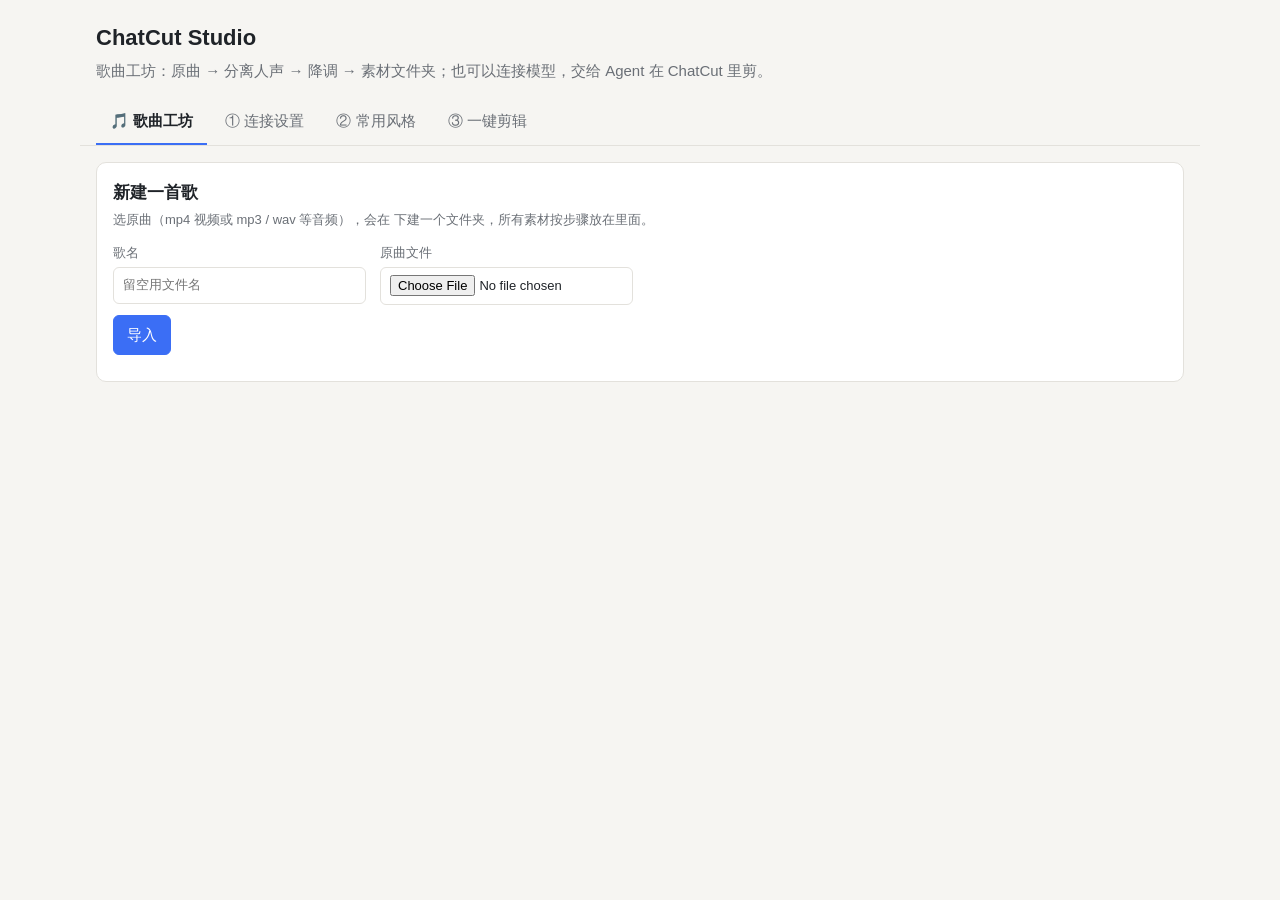
==== chatcut_studio/static/index.html @ 021afcfc "DeepSeek / Claude 一键切换，网关支持 Claude - 连接设置新增「用哪个模型」：剪辑 Agent、风格优化、配图提示词、Desktop 网关一起切换，分开设置时有提示 - 模型服" ====
<!doctype html>
<html lang="zh-CN">
<head>
<meta charset="utf-8">
<meta name="viewport" content="width=device-width, initial-scale=1">
<title>ChatCut Studio</title>
<style>
  :root {
    --bg: #f6f5f2; --panel: #ffffff; --ink: #1f2328; --muted: #6a6f76; --line: #e3e1dc;
    --accent: #3b6ef5; --accent-ink: #ffffff; --ok: #2e8b57; --warn: #c58a12; --fail: #c4473a; --code: #f1efea; --sel: #eef2ff;
  }
  @media (prefers-color-scheme: dark) {
    :root { --bg: #15171a; --panel: #1d2024; --ink: #e8e6e1; --muted: #9aa0a6; --line: #30343a;
      --accent: #7b9dff; --accent-ink: #0d1020; --code: #24282d; --sel: #242c44; }
  }
  * { box-sizing: border-box; }
  body { margin: 0; background: var(--bg); color: var(--ink);
    font: 15px/1.6 -apple-system, "PingFang SC", "Microsoft YaHei", "Noto Sans SC", sans-serif; }
  header { padding: 20px 16px 0; max-width: 1120px; margin: 0 auto; }
  header h1 { margin: 0; font-size: 22px; }
  header p { margin: 4px 0 0; color: var(--muted); }
  nav { display: flex; gap: 4px; max-width: 1120px; margin: 16px auto 0; padding: 0 16px; border-bottom: 1px solid var(--line); overflow-x: auto; }
  nav button { background: none; border: 0; padding: 10px 14px; font: inherit; color: var(--muted); cursor: pointer; border-bottom: 2px solid transparent; white-space: nowrap; }
  nav button.on { color: var(--ink); border-bottom-color: var(--accent); font-weight: 600; }
  main { max-width: 1120px; margin: 0 auto; padding: 16px; }
  section { display: none; } section.on { display: block; }
  .card { background: var(--panel); border: 1px solid var(--line); border-radius: 10px; padding: 16px; margin-bottom: 16px; }
  .card h2 { margin: 0 0 4px; font-size: 17px; } .card > p.sub { margin: 0 0 12px; color: var(--muted); font-size: 13px; }
  .card h3 { margin: 16px 0 6px; font-size: 15px; }
  .row { display: flex; gap: 8px; flex-wrap: wrap; align-items: center; }
  .grid { display: grid; grid-template-columns: repeat(auto-fill, minmax(200px, 1fr)); gap: 10px 14px; }
  label { display: block; font-size: 13px; color: var(--muted); }
  label > input, label > select, label > textarea { margin-top: 3px; }
  input, select, textarea { width: 100%; padding: 7px 9px; border: 1px solid var(--line); border-radius: 6px; background: var(--panel); color: var(--ink); font: inherit; }
  input[type=checkbox], input[type=radio] { width: auto; margin-right: 6px; }
  textarea { min-height: 80px; resize: vertical; }
  pre, code, .mono { font: 13px/1.5 ui-monospace, Menlo, Consolas, monospace; }
  code { word-break: break-all; } video, img { max-width: 100%; }
  pre { background: var(--code); padding: 10px; border-radius: 6px; overflow-x: auto; white-space: pre-wrap; word-break: break-word; margin: 8px 0 0; }
  button.btn { padding: 7px 13px; border-radius: 6px; border: 1px solid var(--line); background: var(--panel); color: var(--ink); font: inherit; cursor: pointer; white-space: nowrap; }
  button.btn.primary { background: var(--accent); color: var(--accent-ink); border-color: var(--accent); }
  button.btn.small { padding: 3px 9px; font-size: 13px; }
  button.btn:disabled { opacity: .5; cursor: default; }
  fieldset { border: 1px solid var(--line); border-radius: 8px; margin: 12px 0 0; padding: 10px 12px 12px; }
  legend { padding: 0 6px; font-weight: 600; font-size: 14px; }
  .muted { color: var(--muted); font-size: 13px; }
  .pill { display: inline-block; padding: 1px 8px; border-radius: 999px; font-size: 12px; border: 1px solid var(--line); color: var(--muted); white-space: nowrap; }
  .pill.ok { color: var(--ok); border-color: var(--ok); } .pill.warn { color: var(--warn); border-color: var(--warn); } .pill.fail { color: var(--fail); border-color: var(--fail); }
  .note { font-size: 13px; padding: 8px 10px; border-radius: 6px; background: var(--code); margin-top: 10px; }
  .two { display: grid; grid-template-columns: 1fr 1fr; gap: 16px; }
  .side { display: grid; grid-template-columns: 280px 1fr; gap: 16px; align-items: start; }
  @media (max-width: 820px) { .two, .side { grid-template-columns: 1fr; } }
  /* 连接设置 */
  .prov { border-top: 1px solid var(--line); padding: 12px 0; }
  .prov:first-of-type { border-top: 0; }
  .prov .grid { grid-template-columns: repeat(auto-fill, minmax(230px, 1fr)); }
  .check { display: grid; grid-template-columns: 22px 1fr; gap: 2px 10px; padding: 8px 0; border-top: 1px solid var(--line); }
  .check:first-child { border-top: 0; }
  .dot { width: 12px; height: 12px; border-radius: 50%; margin-top: 6px; }
  .dot.ok { background: var(--ok); } .dot.warn { background: var(--warn); } .dot.fail { background: var(--fail); } .dot.manual { background: var(--muted); }
  .check .detail { grid-column: 2; color: var(--muted); font-size: 13px; white-space: pre-wrap; word-break: break-all; max-height: 4.8em; overflow: hidden; }
  .check .fix { grid-column: 2; font-size: 13px; }
  table { width: 100%; border-collapse: collapse; font-size: 13px; }
  th, td { text-align: left; padding: 6px 8px; border-top: 1px solid var(--line); vertical-align: top; }
  .tablewrap { overflow-x: auto; max-height: 360px; overflow-y: auto; margin-top: 8px; }
  /* 风格 */
  .style-item { display: block; width: 100%; text-align: left; padding: 10px 12px; border: 1px solid var(--line); border-radius: 8px; background: var(--panel); color: var(--ink); font: inherit; cursor: pointer; margin-bottom: 8px; }
  .style-item.on { border-color: var(--accent); background: var(--sel); }
  .style-item .muted { display: block; margin-top: 2px; }
  .proposal { border: 1px solid var(--accent); border-radius: 8px; padding: 12px; margin-top: 10px; }
  .proposal ul { margin: 6px 0; padding-left: 20px; }
  .hist { display: flex; justify-content: space-between; gap: 8px; padding: 6px 0; border-top: 1px solid var(--line); font-size: 13px; align-items: center; }
  details summary { cursor: pointer; color: var(--muted); font-size: 13px; margin-top: 12px; }
  /* 执行 */
  #log { max-height: 520px; overflow-y: auto; }
  .ev { padding: 8px 0; border-top: 1px dashed var(--line); font-size: 14px; word-break: break-word; }
  .ev.text { white-space: pre-wrap; } .ev.tool { color: var(--muted); font-size: 13px; } .ev.error { color: var(--fail); }
  .approval { border: 1px solid var(--warn); border-radius: 8px; padding: 10px; margin: 4px 0; }
</style>
</head>
<body>
<header>
  <h1>ChatCut Studio</h1>
  <p>歌曲工坊：原曲 → 分离人声 → 降调 → 素材文件夹；也可以连接模型，交给 Agent 在 ChatCut 里剪。</p>
</header>
<nav>
  <button data-tab="songs" class="on">🎵 歌曲工坊</button>
  <button data-tab="conn">① 连接设置</button>
  <button data-tab="styles">② 常用风格</button>
  <button data-tab="run">③ 一键剪辑</button>
</nav>
<main>

<!-- 🎵 歌曲工坊 -->
<section id="songs" class="on">
  <div class="card">
    <h2>新建一首歌</h2>
    <p class="sub">选原曲（mp4 视频或 mp3 / wav 等音频），会在 <code id="songRoot"></code> 下建一个文件夹，所有素材按步骤放在里面。</p>
    <div class="grid">
      <label>歌名<input id="newSongName" placeholder="留空用文件名"></label>
      <label>原曲文件<input id="newSongFile" type="file" accept="video/*,audio/*"></label>
    </div>
    <div class="row" style="margin-top:10px"><button class="btn primary" onclick="songCreate()">导入</button>
      <span id="newSongMsg" class="muted"></span></div>
    <div id="songList" class="row" style="margin-top:10px;flex-wrap:wrap"></div>
  </div>
  <div id="songDetail"></div>
</section>

<!-- ① 连接设置 -->
<section id="conn">
  <div class="card">
    <h2>用哪个模型</h2>
    <p class="sub">一键切换：剪辑 Agent、风格优化、歌曲工坊的配图提示词，以及 ChatCut Desktop 里的 Agent（接入后）都改用这里选的模型。Key 和具体型号在下面「模型服务商」里填。</p>
    <div id="modelSwitch" class="row" style="flex-wrap:wrap;gap:10px"></div>
    <div id="modelMsg" class="muted" style="margin-top:6px"></div>
  </div>

  <div class="card">
    <h2>剪辑 Agent 用什么驱动</h2>
    <p class="sub">两种方式二选一，随时可以切换。</p>
    <label style="display:flex;align-items:flex-start;color:var(--ink);font-size:14px;margin-bottom:8px">
      <input type="radio" name="agent_mode" value="claude_code" style="margin-top:5px">
      <span><strong>Claude Code 插件</strong>：用本机已安装、已登录的 Claude Code 和 ChatCut 官方插件，在下方「Claude Code 方式」里检查和安装。</span></label>
    <label style="display:flex;align-items:flex-start;color:var(--ink);font-size:14px">
      <input type="radio" name="agent_mode" value="api" style="margin-top:5px">
      <span><strong>API 模型直连 ChatCut</strong>：不需要 Claude Code，用 DeepSeek、通义千问、Kimi、GLM 或 Claude API 等任意模型，本程序直接连接 ChatCut MCP。</span></label>
    <div class="grid" style="margin-top:12px">
      <label>API 方式使用的模型服务商（分开设置时用）<select id="agent_provider"></select></label>
      <label>风格优化使用的模型服务商（分开设置时用）<select id="style_provider"></select></label>
    </div>
    <div class="row" style="margin-top:10px"><button class="btn primary" onclick="saveModes()">保存</button><span id="modeMsg" class="muted"></span></div>
  </div>

  <div class="card">
    <h2>模型服务商</h2>
    <p class="sub">填入 API Key 后点「获取模型列表」选择模型。Key 只保存在本机 <code>chatcut_studio/data/settings.json</code>，也可以用环境变量提供。</p>
    <div id="providers"></div>
  </div>

  <div class="card">
    <h2>在 ChatCut Desktop 里用 <span class="gwName">DeepSeek</span></h2>
    <p class="sub">ChatCut Desktop 的 AI 面板里，输入框旁边的 Agent 按钮列出的是本机装好的 Agent：「<strong>ChatGPT</strong>」就是本机的 Codex，「Claude」是 Claude Code。
      点下面的「接入」，它们就改为通过本程序调用「用哪个模型」里选的模型（现在是 <span class="gwName">DeepSeek</span>）；在 Studio 里换模型、换 Key 立即生效。</p>
    <div id="gwStatus" class="muted">读取中…</div>
    <div class="tablewrap" style="margin-top:8px"><table>
      <tr><th>Desktop 里的名字</th><th>本机程序</th><th>状态</th><th></th></tr>
      <tr><td><strong>ChatGPT</strong></td><td>Codex</td><td id="gwCodexSt"></td>
        <td><button class="btn small primary" id="gwCodexLink" onclick="gwAgent('codex', true)">接入 Codex</button>
            <button class="btn small" id="gwCodexUnlink" onclick="gwAgent('codex', false)">断开</button></td></tr>
      <tr><td><strong>Claude</strong></td><td>Claude Code</td><td id="gwClaudeSt"></td>
        <td><button class="btn small primary" id="gwLinkBtn" onclick="gwAgent('claude', true)">接入 Claude Code</button>
            <button class="btn small" id="gwUnlinkBtn" onclick="gwAgent('claude', false)">断开</button></td></tr>
    </table></div>
    <div class="row" style="margin-top:10px">
      <button class="btn" onclick="gwTest()">测试 <span class="gwName">DeepSeek</span></button>
      <button class="btn" onclick="gwDiagnose()">诊断：Desktop 里为什么没用上 <span class="gwName">DeepSeek</span></button>
      <span id="gwMsg" class="muted"></span>
    </div>
    <details style="margin-top:8px"><summary class="muted">高级（只影响 Claude Code）</summary>
      <div class="grid" style="margin-top:8px">
        <label>转发方式<select id="gw_mode">
          <option value="auto">自动（推荐）</option>
          <option value="openai">OpenAI 兼容接口</option>
          <option value="anthropic">Anthropic 兼容接口</option></select>
          <span class="muted" style="font-size:12px">自动：官方 api.deepseek.com 走它的 Anthropic 兼容接口；中转等其他地址按 OpenAI 兼容接口翻译。Codex 一律按 OpenAI 兼容接口翻译。</span></label>
        <label>快速模型（Claude Code 的后台小任务用，可留空）<input id="gw_small" list="models-deepseek" placeholder="留空：DeepSeek 用主模型；Claude 用 Claude Code 自己选的 Haiku"></label>
      </div>
    </details>
    <div id="gwDiag"></div>
    <div class="note">用法：① 在「用哪个模型」里选好模型，在「模型服务商」里填好它的 Key 和型号 → ② 点「测试」→ ③ 点「接入 Codex」→
      ④ 重启 ChatCut Desktop，AI 面板 Agent 按钮选「ChatGPT」，新开一个对话。<br>
      注意：接入期间本机所有 Codex 会话都会用这里选的模型，而且 Studio 要保持运行；点「断开」恢复原来的设置。之后切换模型不用重新接入，下一次对话就生效。
      「Claude Code 方式」里的「一键安装插件」是给已装好的 Claude Code 装 ChatCut 插件，走 Codex 不需要它。</div>
  </div>

  <div class="card">
    <h2>ChatCut 连接</h2>
    <p class="sub">Agent 操作哪里的 ChatCut。连接后会列出 ChatCut 提供的全部工具和本程序对每个工具的权限策略。</p>
    <label style="display:flex;align-items:flex-start;color:var(--ink);font-size:14px;margin-bottom:8px">
      <input type="radio" name="mcp_target" value="desktop" style="margin-top:5px">
      <span><strong>本机 ChatCut Desktop</strong>：直接编辑 Desktop 里当前打开的项目，素材用本机文件。两种 Agent 方式都可以用。使用前先打开 ChatCut Desktop 和一个项目。</span></label>
    <label style="display:flex;align-items:flex-start;color:var(--ink);font-size:14px;margin-bottom:12px">
      <input type="radio" name="mcp_target" value="cloud" style="margin-top:5px">
      <span><strong>ChatCut 云端</strong>：编辑网页版里的项目。API 模型方式由本程序登录连接；Claude Code 方式用官方插件。</span></label>

    <div id="desktopBox">
      <div class="row">
        <button class="btn" onclick="findDesktop()">自动查找</button>
        <span id="desktopMsg" class="muted">会读取本机 Claude Code / Claude Desktop / Codex / Cursor 里 ChatCut Desktop 登记的连接，并查看正在运行的 ChatCut Desktop 监听的端口，逐个试连。</span>
      </div>
      <div id="desktopList" style="margin-top:8px"></div>
      <details style="margin-top:8px"><summary class="muted">手动填写</summary>
        <div class="grid" style="margin-top:8px">
          <label>连接方式<select id="dk_transport"><option value="http">本机地址（HTTP）</option><option value="stdio">启动命令（stdio）</option></select></label>
          <label id="dk_url_wrap" style="grid-column:1/-1">地址<input id="dk_url" placeholder="http://127.0.0.1:端口/路径（在 ChatCut Desktop 的 Agent 设置或日志里能看到）"></label>
          <label id="dk_cmd_wrap" style="grid-column:1/-1">命令<input id="dk_cmd" placeholder="可执行文件 加参数，例如 chatcut-desktop mcp"></label>
        </div>
        <button class="btn small" style="margin-top:8px" onclick="useManual()">用这个</button>
      </details>
    </div>

    <div id="cloudBox" class="grid">
      <label style="grid-column:1/-1">MCP 地址<input id="mcp_url"></label>
      <label>认证方式<select id="mcp_auth"><option value="oauth">浏览器登录（OAuth）</option><option value="token">手动填写 Token</option><option value="none">不认证（本地测试服务器）</option></select></label>
      <label id="mcp_token_wrap">Access Token<input id="mcp_token" type="password" placeholder="留空表示不修改"></label>
    </div>
    <div class="row" style="margin-top:10px">
      <button class="btn primary" onclick="mcpConnect()">保存并连接</button>
      <button class="btn" id="mcpLogoutBtn" onclick="mcpLogout()">退出登录</button>
      <span id="mcpMsg" class="muted"></span>
    </div>
    <div id="mcpAuth"></div>
    <div id="mcpTools"></div>
    <div class="note" id="cloudNote">浏览器登录的回调地址是 <code id="redirectUri"></code>。ChatCut 是否允许第三方程序这样登录还需要实测；不行的话可以改用 Claude Code 插件方式。没有 ChatCut 账号时，可以运行 <code>python3 -m chatcut_studio.fake_chatcut</code>，把地址改成 <code>http://127.0.0.1:8766/mcp</code>、认证选「不认证」来测试整条链路。</div>
  </div>

  <div class="card">
    <h2>Claude Code 方式</h2>
    <p class="sub">检查 Claude Code、ChatCut 插件和登录状态。</p>
    <div class="row">
      <button class="btn" onclick="loadEnv()">重新检查</button>
      <button class="btn" onclick="envAction('install')">一键安装插件</button>
      <button class="btn" onclick="envAction('update')">更新插件</button>
    </div>
    <div id="checks" style="margin-top:8px" class="muted">点「重新检查」</div>
    <pre id="envOut" style="display:none"></pre>
    <div id="loginCmds" style="margin-top:8px"></div>
  </div>
</section>

<!-- ② 常用风格 -->
<section id="styles">
  <div class="side">
    <div class="card">
      <h2>常用风格</h2>
      <p class="sub" id="styleCount"></p>
      <div id="styleList"></div>
      <div id="missingPresets"></div>
    </div>
    <div class="card" id="editor">
      <div class="row" style="justify-content:space-between">
        <h2 id="edName">选择左侧的一个风格</h2>
        <span id="edTags"></span>
      </div>
      <p class="sub" id="edDesc"></p>

      <div class="proposal" style="border-color:var(--line)">
        <strong>AI 优化</strong>
        <p class="muted" style="margin:2px 0 8px">用大白话说哪里不满意，AI 会给出修改建议，你确认后才保存为新版本。</p>
        <textarea id="feedback" placeholder="比如：字幕再大一点，副歌换图节奏快一些，不要用黑场过渡"></textarea>
        <input id="fbContext" type="hidden">
        <div class="row" style="margin-top:8px"><button class="btn primary" onclick="propose()">生成修改建议</button><span id="optMsg" class="muted"></span></div>
        <div id="proposal"></div>
      </div>

      <form id="pf" onsubmit="return false"></form>
      <div class="row" style="margin-top:12px">
        <button class="btn primary" onclick="saveStyle()">保存修改</button>
        <button class="btn" onclick="duplicateStyle()">复制为新风格</button>
        <button class="btn" id="restoreBtn" onclick="restoreStyle()">恢复预设</button>
        <button class="btn" onclick="installStyle()">安装到 Claude Code</button>
        <button class="btn" onclick="deleteStyle()">删除</button>
        <span id="edMsg" class="muted"></span>
      </div>

      <div class="proposal" style="border-color:var(--line);margin-top:16px">
        <strong>字幕样张</strong>
        <p class="muted" style="margin:2px 0 8px">用表单里当前的字幕参数（不用先保存）在背景图上渲染几句。<code>{词}</code> 标记关键词，行末 <code>#chorus</code> 表示副歌。</p>
        <div class="grid">
          <label>背景图<select id="pvBg"></select></label>
          <label style="grid-column:span 2">歌词（每行一句）<textarea id="pvText" style="min-height:70px">巷口{灯光}忽明忽灭
你看啊仲夏的{弯月} #chorus</textarea></label>
        </div>
        <div class="row" style="margin-top:8px"><button class="btn primary" onclick="lyricPreview()">生成样张</button><button class="btn" onclick="reroll()" title="JIZURA：随机种子加 1，换一种编排">换一种编排</button><span id="pvMsg" class="muted"></span></div>
        <div id="pvOut"></div>
      </div>

      <h3>版本历史</h3>
      <div id="history" class="muted"></div>
      <details><summary>查看生成的 SKILL.md</summary><pre id="skillMd"></pre></details>
    </div>
  </div>
</section>

<!-- ③ 一键剪辑 -->
<section id="run">
  <div class="two">
    <div class="card">
      <h2>剪辑任务</h2>
      <p class="sub" id="runMode"></p>
      <label>风格<select id="runStyle"><option value="">（不使用风格）</option></select></label>
      <label style="margin-top:8px">要做什么<textarea id="task" placeholder="比如：用这 5 张图和歌曲做一支竖版歌词 MV，歌词按 LRC 时间轴出现"></textarea></label>
      <label style="margin-top:8px">素材（每行一个：路径或 ChatCut 里的素材名）<textarea id="assets" placeholder="01_巷口暖灯.jpg&#10;song.mp3&#10;lyrics.lrc"></textarea></label>
      <div class="row" style="margin-top:10px">
        <button class="btn primary" id="runBtn" onclick="startRun()">交给 Agent 执行</button>
        <button class="btn" onclick="copyPrompt()">只复制提示词</button>
      </div>
      <div class="note">会花积分、上传、删除或导出的操作，都会先在右侧弹出确认。「只复制提示词」可以粘到 ChatCut Desktop 的 AI 输入框里用（接入后，那边用的也是「用哪个模型」里选的模型）。</div>
    </div>
    <div class="card">
      <h2>本地渲染歌词视频</h2>
      <p class="sub">不经过 ChatCut，按上面选的风格（含闪光扫过）在本机渲染。透明字幕层可以导入 ChatCut 叠在画面上。</p>
      <label>LRC 歌词（<code>{词}</code> 标关键词，行末 <code>#chorus</code> 标副歌）<textarea id="lrc" style="min-height:140px" placeholder="[00:12.50]巷口{灯光}忽明忽灭&#10;[00:16.80]手中甜咖啡已冷却&#10;[01:02.00]你看啊春日的{蝴蝶} #chorus"></textarea></label>
      <label style="margin-top:8px">音频文件路径（可选）<input id="audioPath" placeholder="/Users/me/Music/song.mp3"></label>
      <div class="muted" style="margin-top:8px">背景图（按顺序轮换，换图点落在句与句之间）</div>
      <div id="bgPick" class="row" style="margin-top:4px"></div>
      <div class="row" style="margin-top:10px">
        <label style="display:flex;align-items:center;color:var(--ink)"><input type="radio" name="rmode" value="video" checked>整支视频（mp4）</label>
        <label style="display:flex;align-items:center;color:var(--ink)"><input type="radio" name="rmode" value="overlay">透明字幕层（mov）</label>
      </div>
      <div class="row" style="margin-top:10px"><button class="btn primary" id="renderBtn" onclick="lyricRender()">开始渲染</button><span id="renderMsg" class="muted"></span></div>
      <div id="renderOut"></div>
    </div>
    <div class="card">
      <h2>执行过程</h2>
      <div id="log" class="muted">还没有开始</div>
      <div id="afterRun" style="display:none" class="proposal">
        <strong>这次的效果怎么样？</strong>
        <p class="muted" style="margin:2px 0 8px">写下不满意的地方，用来优化这次使用的风格，下次就不用再说一遍。</p>
        <textarea id="runFeedback" placeholder="比如：字幕太靠下，被画面里的灯挡住了"></textarea>
        <div class="row" style="margin-top:8px"><button class="btn primary" onclick="feedbackFromRun()">用 AI 优化这个风格</button></div>
      </div>
    </div>
  </div>
</section>

</main>
<script>
const $ = (s) => document.querySelector(s);
const esc = (s) => String(s ?? "").replace(/[&<>"']/g, (c) => ({"&":"&amp;","<":"&lt;",">":"&gt;",'"':"&quot;","'":"&#39;"}[c]));
async function api(path, opts = {}) {
  const r = await fetch(path, {headers: {"Content-Type": "application/json"}, ...opts});
  const data = await r.json().catch(() => ({}));
  if (!r.ok) throw new Error(data.detail || r.statusText);
  return data;
}
const put = (path, body) => api(path, {method: "PUT", body: JSON.stringify(body)});
const post = (path, body) => api(path, {method: "POST", body: body === undefined ? undefined : JSON.stringify(body)});
let S = null;  // 设置

function switchTab(id) {
  document.querySelectorAll("nav button").forEach((x) => x.classList.toggle("on", x.dataset.tab === id));
  document.querySelectorAll("section").forEach((s) => s.classList.toggle("on", s.id === id));
  if (id === "styles") loadStyles();
  if (id === "songs") loadSongs();
  if (id === "run") loadRunTab();
}
document.querySelectorAll("nav button").forEach((b) => b.onclick = () => switchTab(b.dataset.tab));

// ================= 🎵 歌曲工坊 =================
let SONGS = null, song = null, songPoll = null, songTrack = "mix", songFormant = true;
const enc = encodeURIComponent;
async function loadSongs(open) {
  SONGS = await api("/api/songs");
  $("#songRoot").textContent = SONGS.root;
  $("#songList").innerHTML = SONGS.songs.map((x) => `<button class="btn small" data-song="${esc(x.name)}">${esc(x.name)} · ${esc(x.stage)}</button>`).join("") || '<span class="muted">还没有歌曲</span>';
  document.querySelectorAll("#songList button").forEach((b) => b.onclick = () => openSong(b.dataset.song));
  const target = open || (song && song.name) || (SONGS.songs[0] && SONGS.songs[0].name);
  if (target) openSong(target);
}
async function songCreate() {
  const f = $("#newSongFile").files[0];
  if (!f) { $("#newSongMsg").textContent = "先选原曲文件"; return; }
  const name = $("#newSongName").value.trim() || f.name.replace(/\.[^.]+$/, "");
  $("#newSongMsg").textContent = `上传并提取音频中…（${(f.size / 1048576).toFixed(0)} MB）`;
  try {
    const r = await fetch(`/api/songs?name=${enc(name)}`, {method: "POST", body: f, headers: {"X-Filename": enc(f.name)}});
    if (!r.ok) throw new Error((await r.json()).detail || r.statusText);
    const s = await r.json();
    $("#newSongMsg").textContent = "已导入"; $("#newSongFile").value = ""; $("#newSongName").value = "";
    await loadSongs(s.name);
  } catch (e) { $("#newSongMsg").textContent = e.message; }
}
const songFile = (sub, f) => `/api/songs/${enc(song.name)}/file?path=${enc(sub + "/" + f)}`;
async function openSong(name) {
  song = await api(`/api/songs/${enc(name)}`);
  document.querySelectorAll("#songList button").forEach((b) => b.classList.toggle("primary", b.dataset.song === song.name));
  renderSong();
  clearInterval(songPoll);
  if (song.job && song.job.status === "running") songPoll = setInterval(pollSong, 1500);
}
async function pollSong() {
  const s = await api(`/api/songs/${enc(song.name)}`);
  song = s;
  if (!s.job || s.job.status !== "running") { clearInterval(songPoll); renderSong(); loadSongs(s.name); return; }
  const j = $("#songJob"); if (j) j.innerHTML = jobHtml(s.job); else renderSong();
}
function jobHtml(j) {
  if (!j) return "";
  const cls = j.status === "error" ? "fail" : j.status === "done" ? "ok" : "warn";
  return `<span class="pill ${cls}">${j.status === "running" ? "进行中" : j.status === "done" ? "完成" : "出错"}</span> ${esc(j.message || "")}`
    + (j.status === "running" ? ` <progress max="100" value="${j.progress || 0}" style="width:160px;vertical-align:middle"></progress> ${j.progress || 0}%` : "");
}
function step(n, title, done, body) {
  return `<div class="card"><h2>${done ? "✓" : n} ${title}</h2>${body}</div>`;
}
function renderSong() {
  const s = song, a = s.analysis, D = s.dirs, models = SONGS ? SONGS.models : {};
  const audio = (src) => `<audio controls preload="none" src="${src}" style="width:100%;max-width:420px"></audio>`;
  const shifts = (SONGS && SONGS.preview_shifts) || [0, -2, -3, -4, -5, -6];
  const sug = a ? a.suggest : -4;
  let html = `<div class="card"><div class="row" style="justify-content:space-between"><h2 style="margin:0">${esc(s.name)}</h2>
      <button class="btn" onclick="songOpen('')">打开素材文件夹</button></div>
      <div class="muted mono" style="font-size:12px;margin-top:4px">${esc(s.dir)}</div><div id="songJob" style="margin-top:6px">${jobHtml(s.job)}</div></div>`;
  html += step(1, "原曲", s.has_audio, audio(songFile(D.src, "原曲.wav")));
  html += step(2, "分离人声 / 伴奏", s.has_stems, (SONGS && !SONGS.separator ? `<div class="note">${esc(SONGS.separator_hint)}</div>` : "") +
    `<div class="row"><select id="sepModel">${Object.entries(models).map(([k, v]) => `<option value="${esc(k)}">${esc(v)}</option>`).join("")}</select>
     <button class="btn ${s.has_stems ? "" : "primary"}" onclick="songSeparate()">${s.has_stems ? "重新分离" : "开始分离"}</button></div>` +
    (s.has_stems ? `<div class="grid" style="margin-top:8px"><label>人声${audio(songFile(D.stems, "人声.wav"))}</label><label>伴奏${audio(songFile(D.stems, "伴奏.wav"))}</label></div>` : ""));
  html += step(3, "降调（女声 → 男声）", s.exports.length > 0,
    (a ? `<div class="note">原曲调性约 <strong>${esc(a.key)}</strong>${a.key_after ? ` → 降调后 <strong>${esc(a.key_after)}</strong>` : ""}；原唱人声 ${esc(a.low_note)}–${esc(a.high_note)}（中位 ${esc(a.mid_note)}）。<br>建议：<strong>${a.suggest === 0 ? "不用降" : "降 " + (-a.suggest) + " 个半音"}</strong>。${esc(a.advice)}</div>`
       : `<div class="note">分离人声后会自动分析原唱音域，给出建议降几度。女转男一般降 4–5 个半音。</div>`) +
    (SONGS && SONGS.pitch ? `<div class="muted" style="margin-top:6px">降调方式：${esc(SONGS.pitch.label)}</div>` +
      (SONGS.pitch.hint ? `<div class="note" style="border-color:var(--warn)">${esc(SONGS.pitch.hint)}</div>` : "") : "") +
    `<div class="row" style="margin-top:8px">试听：
       <label style="display:inline-flex;align-items:center;color:var(--ink)"><input type="radio" name="ptrack" ${songTrack === "mix" ? "checked" : ""} onchange="songTrack='mix';renderSong()">整首</label>
       <label style="display:inline-flex;align-items:center;color:var(--ink)"><input type="radio" name="ptrack" ${songTrack === "vocals" ? "checked" : ""} ${s.has_stems ? "" : "disabled"} onchange="songTrack='vocals';renderSong()">只听人声</label>
       ${SONGS && SONGS.pitch && !SONGS.pitch.formant ? "" : `<label style="display:inline-flex;align-items:center;color:var(--ink)"><input type="checkbox" ${songFormant ? "checked" : ""} onchange="songFormant=this.checked;renderSong()">保留共振峰（人声更自然，推荐）</label>`}</div>
     <div style="margin-top:6px">${shifts.map((n) => `<div class="row" style="margin:6px 0;flex-wrap:wrap">
       <span style="width:92px;white-space:nowrap">${n === 0 ? "原调" : "降 " + (-n)}${n === sug && n !== 0 ? ' <span class="pill ok">建议</span>' : ""}</span>
       <audio controls preload="none" src="/api/songs/${enc(s.name)}/preview?shift=${n}&track=${songTrack}&formant=${songFormant ? 1 : 0}" style="width:320px;max-width:100%"></audio>
       ${n === 0 ? "" : `<button class="btn small ${n === sug ? "primary" : ""}" onclick="songExport(${n})">导出降 ${-n}</button>`}</div>`).join("")}</div>
     <div class="row" style="margin-top:6px">其他：<input id="customShift" type="number" min="-12" max="12" value="${sug}" style="width:80px"> 个半音（负数 = 降）
       <button class="btn small" onclick="songExport(+$('#customShift').value)">导出</button></div>
     <div class="muted" style="font-size:12px">试听的是人声最饱满的 30 秒（多半是副歌），点播放时现算几秒。导出：混音（mp3 + wav，传 Suno 用）、人声、伴奏，速度不变。</div>` +
    (s.exports.length ? `<div style="margin-top:8px"><strong>已导出（${esc(D.shift)}）</strong>${s.exports.map((f) => `<div class="row"><span class="mono">${esc(f)}</span>${f.endsWith(".mp3") ? audio(songFile(D.shift, f)) : ""}</div>`).join("")}
       <button class="btn small" onclick="songOpen('${D.shift}')">打开降调文件夹</button></div>` : ""));
  html += step(4, "Suno 改编（手动）", s.suno.length > 0,
    `<div class="note">把 <code>${esc(D.shift)}</code> 里的混音 mp3 用你的辅助软件传到 Suno 改编。下载的成品放进 <code>${esc(D.suno)}</code>，回来点「刷新」。</div>
     <div class="row"><button class="btn" onclick="songOpen('${D.shift}')">打开降调文件夹</button><button class="btn" onclick="songOpen('${D.suno}')">打开 Suno 成品文件夹</button>
       <button class="btn" onclick="openSong(song.name)">刷新</button></div>` +
    s.suno.map((f) => `<div class="row"><span class="mono">${esc(f)}</span>${audio(songFile(D.suno, f))}</div>`).join(""));
  html += step(5, "歌词 → 配图提示词", s.images.length > 0,
    `<label>歌词（Suno 改编后的版本，一行一句）<textarea id="songLyrics" style="min-height:140px">${esc(s.lyrics)}</textarea></label>
     <div class="grid" style="margin-top:6px"><label>画面风格<input id="songStyle" value="清新、电影感的新中式风景插画，自然光，低饱和"></label>
       <label>张数<select id="songCount"><option>3</option><option selected>4</option><option>5</option></select></label></div>
     <div class="row" style="margin-top:8px"><button class="btn" onclick="songSaveLyrics()">保存歌词</button>
       <button class="btn primary" onclick="songPrompts()">用 ${esc(providerName(S && S.agent_provider))} 生成配图提示词</button><span id="promptMsg" class="muted"></span></div>
     ${s.prompts ? `<details open style="margin-top:8px"><summary>配图提示词（已保存到 ${esc(D.images)}/配图提示词.md）</summary><pre style="white-space:pre-wrap;font-size:12px">${esc(s.prompts)}</pre></details>` : ""}
     <div class="note">用提示词在你常用的出图工具里出图（9:16 竖版），把图放进 <code>${esc(D.images)}</code>。</div>
     <div class="row"><button class="btn" onclick="songOpen('${D.images}')">打开配图文件夹</button><button class="btn" onclick="openSong(song.name)">刷新</button></div>
     <div class="row" style="flex-wrap:wrap">${s.images.map((f) => `<img src="${songFile(D.images, f)}" style="height:160px;border-radius:6px">`).join("")}</div>`);
  html += `<div class="card"><h2>素材文件夹</h2><p class="sub">整个文件夹就是交给 ChatCut 的素材包，里面的「素材清单.txt」列出了每一步的文件和调性信息。</p>
    <button class="btn primary" onclick="songOpen('')">打开素材文件夹</button></div>`;
  $("#songDetail").innerHTML = html;
  const m = $("#sepModel"); if (m && SONGS) m.value = SONGS.default_model;
}
async function songSeparate() {
  await post(`/api/songs/${enc(song.name)}/separate`, {model: $("#sepModel").value});
  song.job = {status: "running", message: "启动中…", progress: 0}; $("#songJob").innerHTML = jobHtml(song.job);
  clearInterval(songPoll); songPoll = setInterval(pollSong, 1500);
}
async function songExport(n) {
  if (!n) return;
  await post(`/api/songs/${enc(song.name)}/export`, {shift: n, formant: songFormant});
  song.job = {status: "running", message: `导出降 ${-n} …`, progress: 0}; $("#songJob").innerHTML = jobHtml(song.job);
  window.scrollTo({top: 0, behavior: "smooth"});
  clearInterval(songPoll); songPoll = setInterval(pollSong, 1500);
}
async function songOpen(sub) { try { await post(`/api/songs/${enc(song.name)}/open`, {sub}); } catch (e) { alert(e.message); } }
async function songSaveLyrics() {
  await put(`/api/songs/${enc(song.name)}/lyrics`, {text: $("#songLyrics").value}); $("#promptMsg").textContent = "歌词已保存";
}
async function songPrompts() {
  $("#promptMsg").textContent = `${providerName(S && S.agent_provider)} 正在读歌词、设计画面…`;
  try { await songSaveLyrics(); await post(`/api/songs/${enc(song.name)}/prompts`, {style: $("#songStyle").value, count: +$("#songCount").value});
        await openSong(song.name); $("#promptMsg").textContent = "已生成"; }
  catch (e) { $("#promptMsg").textContent = e.message; }
}

// ================= ① 连接设置 =================
async function loadSettings() {
  S = await api("/api/settings");
  document.querySelectorAll("input[name=agent_mode]").forEach((r) => r.checked = r.value === S.agent_mode);
  const opts = S.providers.map((p) => `<option value="${p.id}">${esc(p.label)}${p.has_key && p.model ? "" : "（未配置）"}</option>`).join("");
  $("#agent_provider").innerHTML = opts; $("#agent_provider").value = S.agent_provider;
  $("#style_provider").innerHTML = opts; $("#style_provider").value = S.style_provider;
  const provCard = (p) => `
    <div class="prov" data-id="${p.id}">
      <div class="row" style="justify-content:space-between">
        <strong>${esc(p.label)}</strong>
        <span class="pill ${p.has_key && p.model ? "ok" : "warn"}">${p.has_key ? (p.model ? "已配置" : "未选模型") : "未设置 Key"}</span>
      </div>
      <div class="muted">${esc(p.hint)}</div>
      <div class="grid" style="margin-top:6px">
        ${p.kind === "openai" ? `<label>base_url<input data-f="base_url" value="${esc(p.base_url)}"></label>`
          : `<label>base_url（可选）<input data-f="base_url" value="${esc(p.base_url)}" placeholder="留空 = 官方 api.anthropic.com；用中转时填中转地址"></label>`}
        <label>API Key<input data-f="api_key" type="password" autocomplete="off"
          placeholder="${p.has_key ? esc((p.key_from_env ? "来自环境变量 " + p.key_env + "：" : "已保存：") + p.key_preview) + "（留空不修改）" : (p.key_env ? "或设置环境变量 " + p.key_env : "")}"></label>
        <label>模型<input data-f="model" list="models-${p.id}" value="${esc(p.model)}" placeholder="点右侧获取模型列表"><datalist id="models-${p.id}"></datalist></label>
      </div>
      <div class="row" style="margin-top:8px">
        <button class="btn small primary" onclick="saveProvider('${p.id}')">保存</button>
        <button class="btn small" onclick="fetchModels('${p.id}')">获取模型列表</button>
        ${p.has_key && !p.key_from_env ? `<button class="btn small" onclick="clearKey('${p.id}')">清除 Key</button>` : ""}
        <span class="muted" data-msg></span>
      </div>
    </div>`;
  const MAIN = ["deepseek", "claude"];
  const main = MAIN.map((id) => S.providers.find((p) => p.id === id)).filter(Boolean), rest = S.providers.filter((p) => !MAIN.includes(p.id));
  $("#providers").innerHTML = main.map(provCard).join("") +
    `<details style="margin-top:10px"><summary class="muted">其他模型服务商（暂不需要）</summary>${rest.map(provCard).join("")}</details>`;
  renderModelSwitch();
  loadGateway();
  $("#mcp_url").value = S.mcp.url; $("#mcp_auth").value = S.mcp.auth;
  document.querySelectorAll("input[name=mcp_target]").forEach((r) => { r.checked = r.value === S.mcp.target; r.onchange = toggleTarget; });
  dkChoice = S.mcp.desktop; renderDesktop(); toggleTarget();
  $("#mcp_token").placeholder = S.mcp.has_token ? "已保存（留空不修改）" : "粘贴 access token";
  toggleToken();
  const st = await api("/api/mcp/status"); $("#redirectUri").textContent = st.redirect_uri;
}
// ---- 用哪个模型：DeepSeek / Claude 一键切换 ----
const providerName = (id) => { const p = S && S.providers && S.providers.find((x) => x.id === id); return p ? p.label.split("（")[0] : (id || "模型"); };
function renderModelSwitch() {
  const uses = {agent: S.agent_provider, style: S.style_provider, desktop: (S.gateway || {}).provider};
  const same = uses.agent === uses.style && uses.style === uses.desktop;
  $("#modelSwitch").innerHTML = ["deepseek", "claude"].map((id) => {
    const p = S.providers.find((x) => x.id === id); if (!p) return "";
    const on = same && uses.agent === id, ok = p.has_key && p.model;
    return `<button class="btn ${on ? "primary" : ""}" style="min-width:240px;text-align:left;padding:10px 14px" onclick="useProvider('${id}')">
      <div style="font-weight:600">${on ? "● " : "○ "}${esc(p.label.split("（")[0])}</div>
      <div style="font-size:12px;opacity:.85">${ok ? esc(p.model) : (p.has_key ? "还没选型号" : "还没填 Key")}</div></button>`;
  }).join("");
  $("#modelMsg").textContent = same ? "" : `现在是分开设置的：剪辑 Agent 用 ${providerName(uses.agent)}，风格优化用 ${providerName(uses.style)}，Desktop 用 ${providerName(uses.desktop)}。点上面任意一个统一切换。`;
}
async function useProvider(id) {
  try {
    S = await put("/api/settings", {agent_provider: id, style_provider: id, gateway: {provider: id}});
    await loadSettings();
    const p = S.providers.find((x) => x.id === id);
    $("#modelMsg").textContent = `已切换到 ${providerName(id)}` + (p.has_key && p.model ? "。" : `，但还没${p.has_key ? "选型号" : "填 Key"}，请在下面「模型服务商」里补上。`);
  } catch (e) { $("#modelMsg").textContent = e.message; }
}

// ---- 本机模型网关：ChatCut Desktop 里的 Agent 用 Studio 选的模型 ----
async function loadGateway() {
  const g = await api("/api/gateway");
  $("#gw_small").value = g.small_model || ""; $("#gw_mode").value = g.mode || "auto";
  $("#gw_small").setAttribute("list", "models-" + g.provider);
  const nm = (g.provider_label || "").split("（")[0] || "模型";
  document.querySelectorAll(".gwName").forEach((x) => x.textContent = nm);
  $("#gwStatus").innerHTML = (g.problem ? `<span style="color:var(--warn)">${esc(g.problem)}</span>`
      : `使用模型 <span class="mono">${esc(g.model)}</span>`) +
    `　<span class="muted">网关 <span class="mono">${esc(g.url)}</span></span>`;
  const st = (installed, linked, file) => !installed && !linked ? '<span class="pill warn">本机没装</span>'
    : (linked ? '<span class="pill ok">已接入</span>' : '<span class="pill warn">未接入</span>') + `<div class="muted mono" style="font-size:11px">${esc(file)}</div>`;
  $("#gwCodexSt").innerHTML = st(g.codex_installed, g.codex_linked, g.codex_config);
  $("#gwClaudeSt").innerHTML = st(g.claude_installed, g.linked, g.claude_settings);
  $("#gwCodexLink").textContent = g.codex_linked ? "重新接入" : "接入 Codex";
  $("#gwLinkBtn").textContent = g.linked ? "重新接入" : "接入 Claude Code";
  $("#gwCodexUnlink").style.display = g.codex_linked ? "" : "none";
  $("#gwUnlinkBtn").style.display = g.linked ? "" : "none";
}
async function gwSave() { S = await put("/api/settings", {gateway: {small_model: $("#gw_small").value, mode: $("#gw_mode").value}}); }
async function gwTest() {
  $("#gwMsg").textContent = `正在通过网关调用 ${providerName((S.gateway || {}).provider)}…`;
  try { await gwSave(); const r = await post("/api/gateway/test");
        $("#gwMsg").textContent = r.ok ? `✓ ${providerName((S.gateway || {}).provider)} 回复：${r.message}` : `✗ ${r.message}`; }
  catch (e) { $("#gwMsg").textContent = e.message; }
  loadGateway();
}
async function gwAgent(which, on) {
  const action = (on ? "link" : "unlink") + (which === "codex" ? "-codex" : "");
  const name = which === "codex" ? "ChatGPT" : "Claude";
  try { if (on) await gwSave(); await post("/api/gateway/" + action);
        $("#gwMsg").textContent = on ? `已接入。重启 ChatCut Desktop，Agent 按钮选「${name}」，新开一个对话。` : "已断开，恢复原来的设置。"; }
  catch (e) { $("#gwMsg").textContent = e.message; }
  loadGateway();
}
async function gwDiagnose() {
  $("#gwDiag").innerHTML = '<div class="note">诊断中…会在本机实际调用一次 Claude Code，最多约 2 分钟。</div>';
  try {
    const d = await api("/api/gateway/diagnose");
    const pill = {ok: '<span class="pill ok">正常</span>', warn: '<span class="pill warn">注意</span>', fail: '<span class="pill fail">问题</span>'};
    const rows = (list, f) => list.length ? `<div class="tablewrap"><table>${list.map(f).join("")}</table></div>` : '<div class="muted">（无）</div>';
    $("#gwDiag").innerHTML = `<div class="note">
      ${d.findings.map((x) => `<div style="margin:4px 0">${pill[x.level]} ${esc(x.text)}</div>`).join("") || "没有发现问题。"}
      <details style="margin-top:8px"><summary>明细</summary>
        <h3>网关最近收到的请求</h3>${rows(d.recent, (r) => `<tr><td>${esc(r.time)}</td><td class="mono">${esc(r.requested)} → ${esc(r.model || "")}</td><td>${r.status}</td><td class="muted">${esc(r.client)}</td></tr>`)}
        <h3>本机实际调用 Claude Code</h3>${d.claude ? `<div>${d.claude.via_gateway ? "走了网关" : "没走网关"}；模型：<span class="mono">${esc((d.claude.models || []).join(", "))}</span>；回复：${esc(d.claude.message || "")}</div>` : '<div class="muted">（没有测试：还没接入）</div>'}
        <h3>本机实际调用 Codex</h3>${d.codex ? `<div>${d.codex.via_gateway ? "走了网关" : "没走网关"}<pre style="white-space:pre-wrap;font-size:11px">${esc(d.codex.message || "")}</pre></div>` : '<div class="muted">（没有测试：还没接入）</div>'}
        <h3>环境变量</h3>${rows(d.env, (e) => `<tr><td class="muted">${esc(e.source)}</td><td class="mono">${esc(e.key)}</td><td class="mono">${esc(e.value)}</td></tr>`)}
        <h3>Claude Code 设置文件</h3>${rows(d.settings, (e) => `<tr><td class="muted">${esc(e.source)}</td><td class="mono">${esc(e.key)}</td><td class="mono">${esc(e.value)}</td></tr>`)}
        <h3>ChatCut Desktop 配置里提到模型的地方</h3>${rows(d.desktop_configs, (e) => `<tr><td class="muted">${esc(e.file)}</td><td class="mono">${esc(e.line)}</td></tr>`)}
      </details></div>`;
  } catch (e) { $("#gwDiag").innerHTML = `<div class="note">${esc(e.message)}</div>`; }
}
// ---- 本机 ChatCut Desktop ----
let dkChoice = null, dkFound = [];
const mcpTarget = () => (document.querySelector("input[name=mcp_target]:checked") || {}).value || "cloud";
function toggleTarget() {
  const d = mcpTarget() === "desktop";
  $("#desktopBox").style.display = d ? "" : "none";
  $("#cloudBox").style.display = $("#cloudNote").style.display = $("#mcpLogoutBtn").style.display = d ? "none" : "";
}
function epLabel(e) { return e.transport === "http" ? e.url : [e.command, ...(e.args || [])].join(" "); }
function renderDesktop() {
  const same = (e) => dkChoice && e.transport === dkChoice.transport && epLabel(e) === epLabel(dkChoice);
  let rows = dkFound.map((r, i) => `<label style="display:flex;align-items:flex-start;color:var(--ink);font-size:13px;margin:4px 0">
      <input type="radio" name="dk_pick" value="${i}" ${same(r.endpoint) ? "checked" : ""} style="margin-top:3px">
      <span><span class="mono">${esc(epLabel(r.endpoint))}</span> ${r.ok ? '<span class="pill ok">可连接</span>' : '<span class="pill warn">连不上</span>'}<br>
      <span class="muted">${esc(r.endpoint.source)}　${esc(r.message)}</span></span></label>`).join("");
  if (dkChoice && !dkFound.some((r) => same(r.endpoint)))
    rows = `<label style="display:flex;color:var(--ink);font-size:13px;margin:4px 0"><input type="radio" name="dk_pick" value="saved" checked>
      <span>已保存：<span class="mono">${esc(epLabel(dkChoice))}</span> <span class="muted">${esc(dkChoice.source || "")}</span></span></label>` + rows;
  rows += `<label style="display:flex;color:var(--ink);font-size:13px;margin:4px 0"><input type="radio" name="dk_pick" value="auto" ${dkChoice ? "" : "checked"}>
      <span>不固定，每次连接时自动查找</span></label>`;
  $("#desktopList").innerHTML = rows;
  document.querySelectorAll("input[name=dk_pick]").forEach((r) => r.onchange = () => {
    if (r.value === "auto") dkChoice = null; else if (r.value !== "saved") dkChoice = dkFound[+r.value].endpoint;
  });
}
async function findDesktop() {
  $("#desktopMsg").textContent = "查找中…（会逐个试连，约几秒）";
  try {
    const r = await api("/api/mcp/desktop/discover");
    dkFound = r.found;
    const ok = dkFound.filter((x) => x.ok);
    if (ok.length && !dkChoice) dkChoice = ok[0].endpoint;
    $("#desktopMsg").textContent = ok.length ? `找到 ${ok.length} 个可连接的 ChatCut Desktop，选好后点「保存并连接」。`
      : dkFound.length ? "找到了登记的连接，但现在连不上：请先打开 ChatCut Desktop 和一个项目，再查找一次。"
      : "没有找到。请确认 ChatCut Desktop 已安装并打开过一次、当前打开了一个项目；仍找不到时用「手动填写」。";
  } catch (e) { $("#desktopMsg").textContent = e.message; }
  renderDesktop();
}
function toggleDk() { const h = $("#dk_transport").value === "http"; $("#dk_url_wrap").style.display = h ? "" : "none"; $("#dk_cmd_wrap").style.display = h ? "none" : ""; }
$("#dk_transport").onchange = toggleDk; toggleDk();
function useManual() {
  const t = $("#dk_transport").value;
  if (t === "http") dkChoice = {transport: "http", url: $("#dk_url").value.trim(), source: "手动填写"};
  else { const parts = $("#dk_cmd").value.trim().match(/"[^"]*"|\S+/g) || [];
         const un = parts.map((x) => x.replace(/^"|"$/g, ""));
         dkChoice = {transport: "stdio", command: un[0] || "", args: un.slice(1), source: "手动填写"}; }
  if (!epLabel(dkChoice)) { dkChoice = null; return; }
  renderDesktop();
  $("#desktopMsg").textContent = "已选手动填写的连接，点「保存并连接」试一下。";
}
function toggleToken() { $("#mcp_token_wrap").style.display = $("#mcp_auth").value === "token" ? "" : "none"; }
$("#mcp_auth").onchange = toggleToken;
async function saveModes() {
  try {
    S = await put("/api/settings", {agent_mode: document.querySelector("input[name=agent_mode]:checked")?.value,
      agent_provider: $("#agent_provider").value, style_provider: $("#style_provider").value});
    $("#modeMsg").textContent = "已保存";
  } catch (e) { $("#modeMsg").textContent = e.message; }
}
function provBox(id) { return document.querySelector(`.prov[data-id="${id}"]`); }
async function saveProvider(id, extra = {}) {
  const box = provBox(id), patch = {id, ...extra};
  box.querySelectorAll("[data-f]").forEach((el) => { if (el.dataset.f !== "api_key" || el.value) patch[el.dataset.f] = el.value; });
  try { await put("/api/settings", {providers: [patch]}); await loadSettings(); provBox(id).querySelector("[data-msg]").textContent = "已保存"; }
  catch (e) { box.querySelector("[data-msg]").textContent = e.message; }
}
const clearKey = (id) => confirm("清除这个服务商的 API Key？") && saveProvider(id, {api_key: "-"});
async function fetchModels(id) {
  await saveProvider(id);
  const box = provBox(id), msg = box.querySelector("[data-msg]");
  msg.textContent = "获取中…";
  try {
    const {models} = await post(`/api/providers/${id}/models`);
    $(`#models-${id}`).innerHTML = models.map((m) => `<option value="${esc(m)}">`).join("");
    msg.textContent = `共 ${models.length} 个模型，点「模型」输入框选择后保存`;
  } catch (e) { msg.textContent = e.message; }
}

// ChatCut MCP
let mcpPoll = null;
async function mcpConnect() {
  const patch = {mcp: {target: mcpTarget(), url: $("#mcp_url").value, auth: $("#mcp_auth").value, desktop: dkChoice}};
  if ($("#mcp_token").value) patch.mcp.token = $("#mcp_token").value;
  try { await put("/api/settings", patch); $("#mcp_token").value = ""; await post("/api/mcp/connect"); }
  catch (e) { $("#mcpMsg").textContent = e.message; return; }
  clearInterval(mcpPoll); mcpPoll = setInterval(pollMcp, 1000); pollMcp();
}
async function pollMcp() {
  const st = await api("/api/mcp/status");
  $("#mcpMsg").textContent = st.message;
  // 授权页由服务端用默认浏览器打开；没弹出来时点这个按钮
  $("#mcpAuth").innerHTML = st.auth_url ? `<div class="note">已在默认浏览器打开 ChatCut 登录页。没看到的话：<a class="btn primary" href="${esc(st.auth_url)}" target="_blank" rel="noopener">打开授权页</a>　登录并授权后这里会自动显示「已连接」。</div>` : "";
  if (st.status === "ok" || st.status === "error" || st.status === "idle") { clearInterval(mcpPoll); if (st.status === "ok") showTools(); }
}
async function showTools() {
  const {tools} = await api("/api/mcp/tools");
  const label = {allow: '<span class="pill ok">自动执行</span>', ask: '<span class="pill warn">先确认</span>', deny: '<span class="pill fail">禁止</span>'};
  $("#mcpTools").innerHTML = `<div class="tablewrap"><table><tr><th>工具</th><th>策略</th><th>说明</th></tr>` +
    tools.map((t) => `<tr><td class="mono">${esc(t.name)}</td><td>${label[t.policy]}</td><td>${esc(t.description)}</td></tr>`).join("") + "</table></div>";
}
async function mcpLogout() { await post("/api/mcp/logout"); $("#mcpTools").innerHTML = ""; pollMcp(); }

// Claude Code 环境
async function loadEnv() {
  $("#checks").textContent = "检查中…";
  try {
    const {checks, login} = await api("/api/env");
    $("#checks").innerHTML = checks.map((c) => `
      <div class="check"><span class="dot ${c.status}"></span><strong>${esc(c.name)}</strong>
        <div class="detail">${esc(c.detail)}</div>${c.status === "ok" ? "" : `<div class="fix">${esc(c.fix)}</div>`}</div>`).join("");
    $("#loginCmds").innerHTML = '<div class="muted">登录需要在终端里完成（会打开浏览器授权）：</div>' + Object.entries(login).map(([k, v]) =>
      `<div class="row" style="margin:6px 0"><span class="pill">${esc(k)}</span><code>${esc(v)}</code>
       <button class="btn small" data-copy="${esc(v)}">复制</button></div>`).join("");
    document.querySelectorAll("[data-copy]").forEach((b) => b.onclick = () => navigator.clipboard.writeText(b.dataset.copy));
  } catch (e) { $("#checks").textContent = "检查失败：" + e.message; }
}
async function envAction(a) {
  if (!confirm(a === "install" ? "将运行 claude plugin marketplace add / install，继续？" : "将更新 ChatCut 插件，继续？")) return;
  $("#envOut").style.display = "block"; $("#envOut").textContent = "运行中…";
  try {
    const {results} = await post("/api/env/" + a);
    $("#envOut").textContent = results.map((r) => `$ ${r.cmd}\n${r.output}\n${r.ok ? "✓ 成功" : "✗ 失败"}`).join("\n\n");
    loadEnv();
  } catch (e) { $("#envOut").textContent = e.message; }
}

// ================= ② 常用风格 =================
const FORM = [
  ["基本", [["description", "一句话说明（什么视频、什么时候用）", "wide"],
    ["aspect_ratio", "画幅", ["9:16", "16:9", "1:1", "4:5"]], ["resolution", "分辨率", "text"], ["fps", "帧率", "number"]]],
  ["节奏", [["pacing.avg_shot_seconds", "平均镜头时长（秒）", "number"], ["pacing.cut_on_beat", "按音乐节拍剪切", "bool"],
    ["pacing.hook_seconds", "开头抓人片段（秒）", "number"], ["pacing.notes", "节奏补充", "wide"]]],
  ["字幕", [["captions.enabled", "添加字幕", "bool"], ["captions.engine", "本地渲染引擎", ["ASS 字幕", "JIZURA 动态排版"]],
    ["captions.font", "字体", "text"],
    ["captions.size", "字号", ["小", "中", "大", "特大"]], ["captions.color", "颜色", "text"], ["captions.stroke", "描边 / 阴影", "text"],
    ["captions.position", "位置", ["底部", "居中", "顶部", "左侧竖排", "右侧竖排", "随画面变化"]],
    ["captions.animation", "出入场动画", "text"], ["captions.keyword_highlight", "关键词突出", "bool"], ["captions.max_chars_per_line", "每行最多字数", "number"],
    ["captions.shine", "闪光扫过", ["无", "关键词", "整句", "仅副歌"]], ["captions.shine_color", "闪光颜色", "color"],
    ["captions.shine_seconds", "闪光时长（秒）", "number"]]],
  ["动态排版（JIZURA，引擎选它时生效）", [["captions.jizura.theme", "排版主题", ["宋韵留白", "水墨书法", "叠字国潮", "清新诗意"]],
    ["captions.jizura.palette", "配色", ["auto"]], ["captions.jizura.seed", "随机种子（换一个数 = 换一种编排）", "number"],
    ["captions.jizura.motion", "动作幅度 0–1", "number"], ["captions.jizura.glitch", "故障 / 色偏 0–1", "number"],
    ["captions.jizura.decor", "装饰多少 0–1", "number"], ["captions.jizura.density", "分镜细碎 0–1", "number"],
    ["captions.jizura.flash", "重拍闪白", "bool"], ["captions.jizura.chorus_hit", "副歌重击（闪光 + 震动）", "bool"]]],
  ["画面", [["transitions.style", "转场风格", "text"], ["transitions.duration_seconds", "转场时长（秒）", "number"],
    ["color_grade.look", "调色风格", "text"], ["color_grade.notes", "调色补充", "text"],
    ["motion.ken_burns", "静态图缓慢推拉", "bool"], ["motion.intensity", "运动强度", ["无", "轻微", "适中", "强烈"]]]],
  ["音频与包装", [["audio.target_lufs", "目标响度（LUFS）", "number"], ["audio.music_ducking", "人声时压低音乐", "bool"],
    ["audio.fade_in_seconds", "淡入（秒）", "number"], ["audio.fade_out_seconds", "淡出（秒）", "number"],
    ["branding.intro", "片头", "text"], ["branding.outro", "片尾", "text"], ["branding.watermark", "水印 / logo", "text"]]],
  ["规则", [["rules", "必须遵守（每行一条）", "lines"], ["avoid", "不要这样做（每行一条）", "lines"]]],
];
const getPath = (o, p) => p.split(".").reduce((a, k) => a?.[k], o);
function setPath(o, p, v) { const ks = p.split("."); ks.slice(0, -1).reduce((a, k) => a[k] ??= {}, o)[ks.at(-1)] = v; }
function renderForm() {
  $("#pf").innerHTML = FORM.map(([title, fields]) => `<fieldset><legend>${title}</legend><div class="grid">` +
    fields.map(([k, label, t]) => {
      if (t === "bool") return `<label style="display:flex;align-items:center;margin-top:20px"><input type="checkbox" name="${k}">${label}</label>`;
      if (Array.isArray(t)) return `<label>${label}<select name="${k}">${t.map((o) => `<option>${o}</option>`).join("")}</select></label>`;
      if (t === "lines") return `<label style="grid-column:1/-1">${label}<textarea name="${k}"></textarea></label>`;
      if (t === "wide") return `<label style="grid-column:1/-1">${label}<input name="${k}"></label>`;
      if (t === "color") return `<label>${label}<input name="${k}" type="color" style="height:38px;padding:2px"></label>`;
      return `<label>${label}<input name="${k}" type="${t === "number" ? "number" : "text"}" step="any"></label>`;
    }).join("") + `</div></fieldset>`).join("");
}
function fillForm(p) {
  for (const [, fields] of FORM) for (const [k, , t] of fields) {
    const el = $(`#pf [name="${k}"]`), v = getPath(p, k);
    if (t === "bool") el.checked = !!v; else if (t === "lines") el.value = (v || []).join("\n"); else el.value = v ?? "";
  }
}
function readForm() {
  const p = JSON.parse(JSON.stringify(cur.profile));
  for (const [, fields] of FORM) for (const [k, , t] of fields) {
    const el = $(`#pf [name="${k}"]`);
    setPath(p, k, t === "bool" ? el.checked : t === "number" ? Number(el.value)
      : t === "lines" ? el.value.split("\n").map((s) => s.trim()).filter(Boolean) : el.value);
  }
  return p;
}

let cur = null, pending = null;
async function loadStyles(select) {
  const r = await api("/api/styles");
  $("#styleCount").textContent = `${r.styles.length} / ${r.max} 个。安装到 Claude Code 的位置：${r.skills_dir}`;
  const pick = select || cur?.slug || r.styles[0]?.slug;
  $("#styleList").innerHTML = r.styles.map((s) => `<button class="style-item ${s.slug === pick ? "on" : ""}" onclick="openStyle('${s.slug}')">
      <strong>${esc(s.name)}</strong> ${s.preset ? '<span class="pill">内置</span>' : '<span class="pill">自定义</span>'}
      ${s.installed ? '<span class="pill ok">已安装</span>' : ""}<span class="muted">${esc(s.description)}</span></button>`).join("")
    || '<div class="muted">还没有风格</div>';
  $("#missingPresets").innerHTML = r.missing_presets.length && r.styles.length < r.max ? '<div class="muted" style="margin-top:8px">可恢复的内置风格：</div>' +
    r.missing_presets.map((m) => `<button class="btn small" style="margin:4px 4px 0 0" onclick="restoreMissing('${m.slug}')">+ ${esc(m.name)}</button>`).join("") : "";
  if (pick && (!cur || cur.slug !== pick || select)) await openStyle(pick);
}
async function openStyle(slug) {
  cur = await api("/api/styles/" + slug); pending = null;
  document.querySelectorAll(".style-item").forEach((b) => b.classList.toggle("on", b.getAttribute("onclick").includes(`'${slug}'`)));
  $("#edName").textContent = cur.profile.name; $("#edDesc").textContent = cur.profile.description;
  $("#edTags").innerHTML = `<span class="pill">${esc(cur.slug)}</span> <span class="pill">v${cur.history.length}</span>`;
  $("#restoreBtn").style.display = cur.preset ? "" : "none";
  fillForm(cur.profile); $("#skillMd").textContent = cur.skill_md; $("#proposal").innerHTML = ""; $("#edMsg").textContent = "";
  $("#history").innerHTML = cur.history.map((h, i) => `<div class="hist"><span><strong>v${h.v}</strong>　${new Date(h.ts * 1000).toLocaleString()}　${esc(h.note)}</span>
    ${i === 0 ? '<span class="pill">当前</span>' : `<button class="btn small" onclick="revertTo(${h.v})">回退到此版本</button>`}</div>`).join("");
}
async function saveStyle(profile, note) {
  try { cur = await put("/api/styles/" + cur.slug, {profile: profile || readForm(), note: note || "手动修改"}); await loadStyles(cur.slug); $("#edMsg").textContent = "已保存为新版本"; }
  catch (e) { $("#edMsg").textContent = e.message; }
}
async function duplicateStyle() {
  const name = prompt("新风格的名称", cur.profile.name + "（副本）"); if (!name) return;
  try { const p = readForm(); p.name = name; const {slug} = await post("/api/styles", {profile: p, note: "从「" + cur.profile.name + "」复制"}); await loadStyles(slug); }
  catch (e) { alert(e.message); }
}
async function restoreStyle() { if (confirm("恢复为内置预设？当前内容会保留在版本历史里。")) { try { await post(`/api/styles/${cur.slug}/restore`); await loadStyles(cur.slug); } catch (e) { alert(e.message); } } }
async function restoreMissing(slug) { try { await post(`/api/styles/${slug}/restore`); await loadStyles(slug); } catch (e) { alert(e.message); } }
async function revertTo(v) { if (confirm(`回退到 v${v}？会生成一个新版本。`)) { await post(`/api/styles/${cur.slug}/revert`, {version: v}); await loadStyles(cur.slug); } }
async function installStyle() { try { const r = await post(`/api/styles/${cur.slug}/install`); $("#edMsg").textContent = "已安装到 " + r.path; loadStyles(cur.slug); } catch (e) { $("#edMsg").textContent = e.message; } }
async function deleteStyle() {
  if (!confirm(`删除「${cur.profile.name}」及其全部版本？`)) return;
  await api("/api/styles/" + cur.slug, {method: "DELETE"}); cur = null; loadStyles();
}
async function propose() {
  const fb = $("#feedback").value.trim(); if (!fb) { $("#optMsg").textContent = "请先写下哪里要改"; return; }
  $("#optMsg").textContent = "AI 思考中…"; $("#proposal").innerHTML = "";
  try {
    pending = await post(`/api/styles/${cur.slug}/optimize`, {feedback: fb, context: $("#fbContext").value});
    $("#optMsg").textContent = "由 " + pending.model + " 生成";
    $("#proposal").innerHTML = `<div class="proposal"><strong>修改建议</strong><ul>${pending.changes.map((c) => `<li>${esc(c)}</li>`).join("")}</ul>
      <div class="row"><button class="btn primary" onclick="acceptProposal()">采用并保存</button><button class="btn" onclick="previewProposal()">先填进表单看看</button><button class="btn" onclick="rejectProposal()">放弃</button></div></div>`;
  } catch (e) { $("#optMsg").textContent = e.message; }
}
async function acceptProposal() { const fb = $("#feedback").value.trim(); await saveStyle(pending.profile, "AI 优化：" + fb.slice(0, 40)); $("#feedback").value = ""; $("#fbContext").value = ""; }
function previewProposal() { fillForm(pending.profile); $("#edMsg").textContent = "建议已填入表单，检查后点「保存修改」"; }
function rejectProposal() { pending = null; $("#proposal").innerHTML = ""; $("#optMsg").textContent = "已放弃"; }

// ================= ③ 一键剪辑 =================
async function loadRunTab() {
  const [{styles}, s] = await Promise.all([api("/api/styles"), api("/api/settings")]);
  const prev = $("#runStyle").value;
  $("#runStyle").innerHTML = '<option value="">（不使用风格）</option>' + styles.map((x) => `<option value="${x.slug}">${esc(x.name)}</option>`).join("");
  $("#runStyle").value = prev || styles[0]?.slug || "";
  const p = s.providers.find((x) => x.id === s.agent_provider);
  const where = s.mcp.target === "desktop" ? "本机 ChatCut Desktop 里当前打开的项目" : "ChatCut 云端项目";
  $("#runMode").textContent = (s.agent_mode === "api" ? `执行方式：${p.label}（${p.model || "未选模型"}）` : "执行方式：Claude Code") + ` → 编辑${where}`;
}
const runBody = () => JSON.stringify({task: $("#task").value, assets: $("#assets").value, style: $("#runStyle").value || null});
async function copyPrompt() {
  try { const {prompt} = await api("/api/prompt", {method: "POST", body: runBody()}); await navigator.clipboard.writeText(prompt); alert("提示词已复制"); }
  catch (e) { alert(e.message); }
}
function logEv(html, cls = "") { const d = document.createElement("div"); d.className = "ev " + cls; d.innerHTML = html; $("#log").append(d); $("#log").scrollTop = 1e9; return d; }
let lastRun = null;
async function startRun() {
  let id;
  try { ({id} = await api("/api/run", {method: "POST", body: runBody()})); } catch (e) { alert(e.message); return; }
  lastRun = {style: $("#runStyle").value, task: $("#task").value};
  $("#log").innerHTML = ""; $("#runBtn").disabled = true; $("#afterRun").style.display = "none";
  const es = new EventSource(`/api/run/${id}/events`);
  es.onmessage = (m) => {
    const ev = JSON.parse(m.data);
    if (ev.type === "text") logEv(esc(ev.text), "text");
    else if (ev.type === "tool") logEv(`🔧 ${esc(ev.tool)}`, "tool");
    else if (ev.type === "decision" && ev.decision !== "allow") logEv(`⛔ 已拒绝：${esc(ev.tool)}`, "tool");
    else if (ev.type === "approval") {
      const d = logEv(`<div class="approval"><strong>需要你确认</strong>：${esc(ev.tool)}<pre>${esc(JSON.stringify(ev.input, null, 2))}</pre>
        <div class="row"><button class="btn primary">允许</button><button class="btn">拒绝</button><span class="muted"></span></div></div>`);
      const [yes, no] = d.querySelectorAll("button");
      const answer = async (allow) => { yes.disabled = no.disabled = true; await post(`/api/run/${id}/approve`, {id: ev.id, allow}); d.querySelector(".approval .muted").textContent = allow ? "✓ 已允许" : "✗ 已拒绝"; };
      yes.onclick = () => answer(true); no.onclick = () => answer(false);
    }
    else if (ev.type === "result") logEv(`<strong>${ev.is_error ? "执行出错" : "完成"}</strong>　轮数 ${ev.turns}${ev.cost_usd != null ? "　费用约 $" + ev.cost_usd.toFixed(3) : ""}`);
    else if (ev.type === "error") logEv(esc(ev.message), "error");
    else if (ev.type === "done") { es.close(); $("#runBtn").disabled = false; if (lastRun.style) $("#afterRun").style.display = ""; }
  };
  es.onerror = () => { es.close(); $("#runBtn").disabled = false; };
}
async function feedbackFromRun() {
  const fb = $("#runFeedback").value.trim(); if (!fb || !lastRun?.style) return;
  switchTab("styles"); await loadStyles(lastRun.style);
  $("#feedback").value = fb; $("#fbContext").value = "剪辑任务：" + lastRun.task; $("#runFeedback").value = "";
  propose();
}

// ================= 歌词字幕 =================
let JZ = null;
async function loadJizuraMeta() {
  JZ = await api("/api/jizura/meta");
  const sel = document.querySelector('#pf [name="captions.jizura.palette"]');
  sel.innerHTML = '<option value="auto">auto（按主题和背景亮度自动挑）</option>' +
    JZ.palettes.map((p) => `<option value="${p.key}">${esc(p.name)}（${p.key}）</option>`).join("");
  sel.value = (typeof cur === "object" && cur?.profile?.captions?.jizura?.palette) || "auto";
  const th = document.querySelector('#pf [name="captions.jizura.theme"]');
  th.title = JZ.themes.map((x) => x.name + "：" + x.desc).join("\n");
}
let BGS = [];
async function loadBackgrounds() {
  BGS = (await api("/api/lyrics/backgrounds")).backgrounds;
  $("#pvBg").innerHTML = '<option value="">（纯色背景）</option>' + BGS.map((b) => `<option>${esc(b)}</option>`).join("");
  if (BGS.length) $("#pvBg").value = BGS[0];
  $("#bgPick").innerHTML = BGS.map((b, i) => `<label style="width:auto;text-align:center;color:var(--ink)">
      <img src="/api/lyrics/backgrounds/${encodeURIComponent(b)}" style="width:64px;height:114px;object-fit:cover;border-radius:4px;display:block">
      <input type="checkbox" data-bg="${esc(b)}" ${i < 5 ? "checked" : ""}>${esc(b.replace(/\.\w+$/, "").replace(/^\d+_/, ""))}</label>`).join("") || '<span class="muted">没有找到背景图（mv_backgrounds/vertical_1080x1920）</span>';
}
async function lyricPreview() {
  $("#pvMsg").textContent = "渲染中…（几秒）"; $("#pvOut").innerHTML = "";
  try {
    const r = await post("/api/lyrics/preview", {profile: readForm(), text: $("#pvText").value, background: $("#pvBg").value});
    if (r.engine === "jizura") {
      const used = [...new Set(r.cuts.map((c) => c.layout))].slice(0, 6).join("、");
      $("#pvMsg").textContent = `JIZURA 动态排版 · 配色 ${r.palette_name || r.palette} · ${r.cuts.length} 个镜头（版式：${used}）`;
    } else {
      $("#pvMsg").textContent = r.shine_line ? `闪光扫过「${r.shine_line}」：扫光前 / 扫到一半 / 扫完` : "当前参数下没有句子需要闪光扫过（检查「闪光扫过」设置和 {关键词} / #chorus 标记）";
    }
    $("#pvOut").innerHTML = `<div class="row" style="margin-top:8px;align-items:flex-start">
      <video src="${r.video}" controls autoplay loop muted playsinline style="width:180px;border-radius:6px"></video>
      ${r.frames.map((f) => `<img src="${f}" style="width:180px;border-radius:6px">`).join("")}</div>`;
  } catch (e) { $("#pvMsg").textContent = e.message; }
}
function reroll() {
  const engine = document.querySelector('#pf [name="captions.engine"]');
  if (engine.value !== "JIZURA 动态排版") engine.value = "JIZURA 动态排版";
  const s = document.querySelector('#pf [name="captions.jizura.seed"]');
  s.value = (Number(s.value) || 0) + 1;
  lyricPreview();
}
async function lyricRender() {
  const style = $("#runStyle").value;
  if (!style) { $("#renderMsg").textContent = "请先在上面选择一个风格"; return; }
  const overlay = document.querySelector("input[name=rmode]:checked").value === "overlay";
  const backgrounds = [...document.querySelectorAll("[data-bg]:checked")].map((x) => x.dataset.bg);
  $("#renderBtn").disabled = true; $("#renderMsg").textContent = "渲染中…整首歌大约需要一两分钟"; $("#renderOut").innerHTML = "";
  try {
    const r = await post("/api/lyrics/render", {style, lrc: $("#lrc").value, backgrounds, audio: $("#audioPath").value, overlay});
    $("#renderMsg").textContent = `完成：${r.lines} 句，${r.duration} 秒` + (r.engine === "jizura" ? `，${r.cuts} 个镜头，配色 ${r.palette}` + (r.bpm ? `，BPM ${r.bpm}` : "") : "");
    $("#renderOut").innerHTML = `<div class="note">文件：<code>${esc(r.path)}</code>　<a href="${r.url}" download>下载</a></div>` +
      (overlay ? "" : `<video src="${r.url}" controls style="width:220px;margin-top:8px;border-radius:6px"></video>`);
  } catch (e) { $("#renderMsg").textContent = e.message; }
  $("#renderBtn").disabled = false;
}

// ================= 启动 =================
renderForm();
loadSettings();
loadSongs();
loadBackgrounds();
loadJizuraMeta();
</script>
</body>
</html>
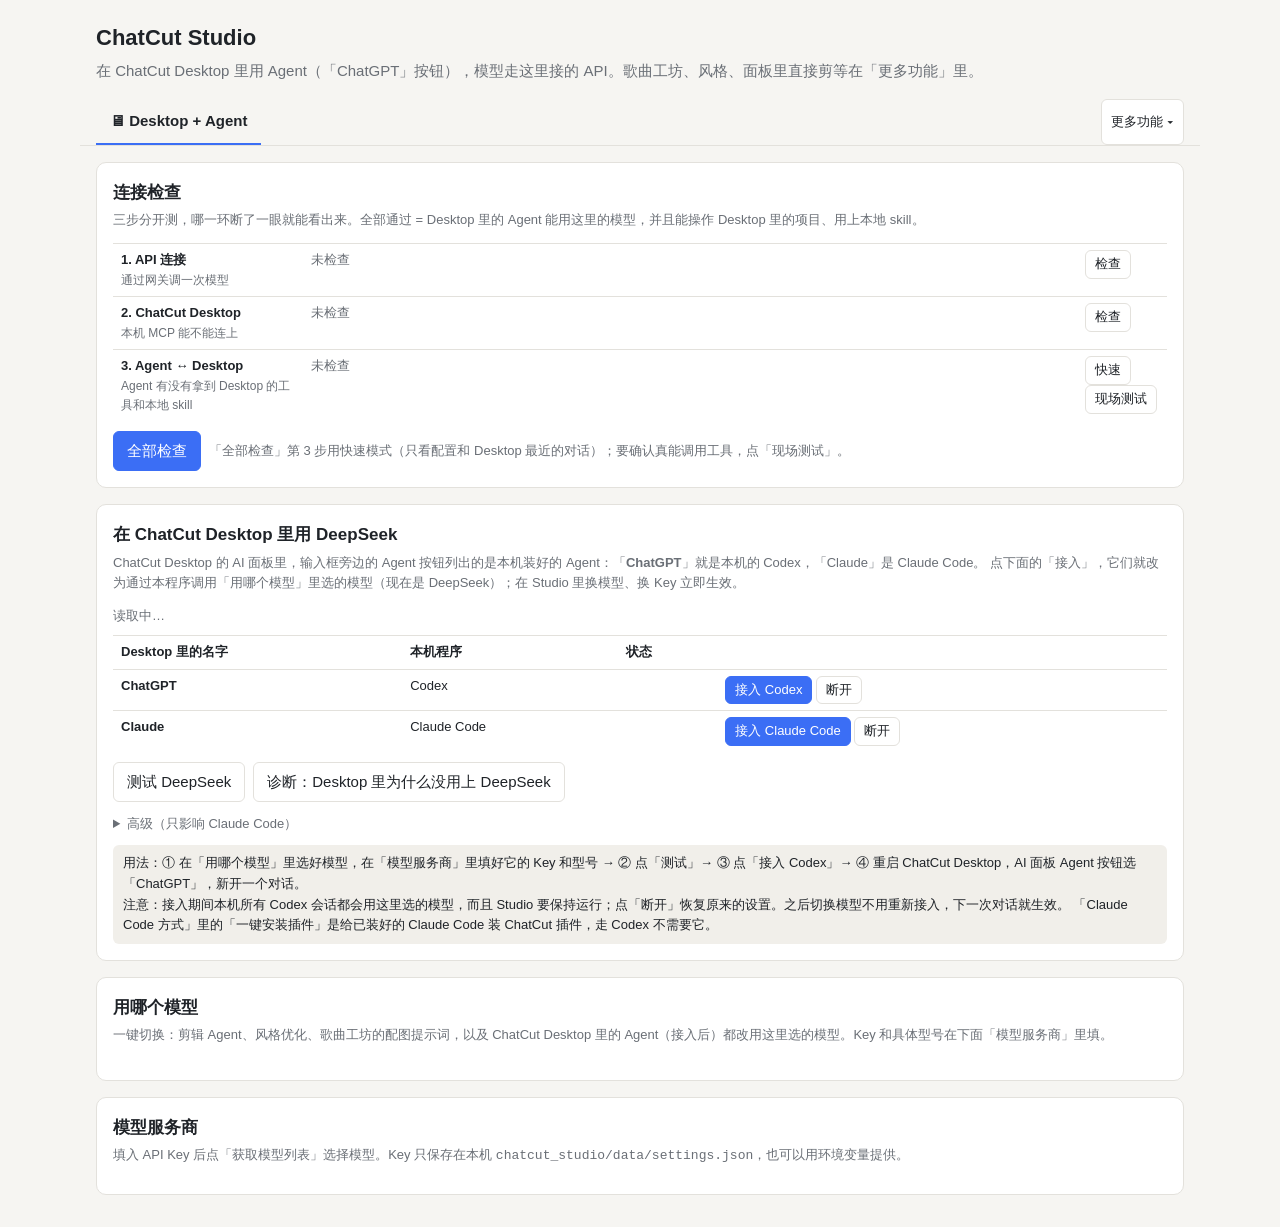
==== commit 8e3495f0: "Desktop + Agent as the home screen, connection checks, resume after restart - Home tab is now the De" ====
--- a/chatcut_studio/static/index.html
+++ b/chatcut_studio/static/index.html
@@ -81,63 +81,37 @@
 <body>
 <header>
   <h1>ChatCut Studio</h1>
-  <p>歌曲工坊：原曲 → 分离人声 → 降调 → 素材文件夹；也可以连接模型，交给 Agent 在 ChatCut 里剪。</p>
+  <p>在 ChatCut Desktop 里用 Agent（「ChatGPT」按钮），模型走这里接的 API。歌曲工坊、风格、面板里直接剪等在「更多功能」里。</p>
 </header>
 <nav>
-  <button data-tab="songs" class="on">🎵 歌曲工坊</button>
-  <button data-tab="conn">① 连接设置</button>
-  <button data-tab="styles">② 常用风格</button>
-  <button data-tab="run">③ 一键剪辑</button>
+  <button data-tab="desk" class="on">🖥 Desktop + Agent</button>
+  <span id="moreTabs" style="display:none">
+    <button data-tab="songs">🎵 歌曲工坊</button>
+    <button data-tab="conn">面板直连设置</button>
+    <button data-tab="styles">常用风格</button>
+    <button data-tab="run">面板一键剪辑</button>
+  </span>
+  <button id="moreBtn" class="btn small" onclick="toggleMore()" style="margin-left:auto">更多功能 ▾</button>
 </nav>
 <main>
 
-<!-- 🎵 歌曲工坊 -->
-<section id="songs" class="on">
+<!-- 🖥 ChatCut Desktop + Agent（主要用法） -->
+<section id="desk" class="on">
   <div class="card">
-    <h2>新建一首歌</h2>
-    <p class="sub">选原曲（mp4 视频或 mp3 / wav 等音频），会在 <code id="songRoot"></code> 下建一个文件夹，所有素材按步骤放在里面。</p>
-    <div class="grid">
-      <label>歌名<input id="newSongName" placeholder="留空用文件名"></label>
-      <label>原曲文件<input id="newSongFile" type="file" accept="video/*,audio/*"></label>
-    </div>
-    <div class="row" style="margin-top:10px"><button class="btn primary" onclick="songCreate()">导入</button>
-      <span id="newSongMsg" class="muted"></span></div>
-    <div id="songList" class="row" style="margin-top:10px;flex-wrap:wrap"></div>
+    <h2>连接检查</h2>
+    <p class="sub">三步分开测，哪一环断了一眼就能看出来。全部通过 = Desktop 里的 Agent 能用这里的模型，并且能操作 Desktop 里的项目、用上本地 skill。</p>
+    <div class="tablewrap"><table>
+      <tr><td style="width:190px"><strong>1. API 连接</strong><div class="muted" style="font-size:12px">通过网关调一次模型</div></td>
+        <td id="ckApi" class="muted">未检查</td><td style="width:90px"><button class="btn small" onclick="ck('api')">检查</button></td></tr>
+      <tr><td><strong>2. ChatCut Desktop</strong><div class="muted" style="font-size:12px">本机 MCP 能不能连上</div></td>
+        <td id="ckDesktop" class="muted">未检查</td><td><button class="btn small" onclick="ck('desktop')">检查</button></td></tr>
+      <tr><td><strong>3. Agent ↔ Desktop</strong><div class="muted" style="font-size:12px">Agent 有没有拿到 Desktop 的工具和本地 skill</div></td>
+        <td id="ckAgent" class="muted">未检查</td><td><button class="btn small" onclick="ck('agent', false)">快速</button>
+          <button class="btn small" onclick="ck('agent', true)" title="在本机真的跑一次 Codex，让它用只读工具读取当前项目（约 1 分钟，会用一点模型额度）">现场测试</button></td></tr>
+    </table></div>
+    <div class="row" style="margin-top:10px"><button class="btn primary" onclick="ckAll()">全部检查</button>
+      <span class="muted">「全部检查」第 3 步用快速模式（只看配置和 Desktop 最近的对话）；要确认真能调用工具，点「现场测试」。</span></div>
   </div>
-  <div id="songDetail"></div>
-</section>
-
-<!-- ① 连接设置 -->
-<section id="conn">
-  <div class="card">
-    <h2>用哪个模型</h2>
-    <p class="sub">一键切换：剪辑 Agent、风格优化、歌曲工坊的配图提示词，以及 ChatCut Desktop 里的 Agent（接入后）都改用这里选的模型。Key 和具体型号在下面「模型服务商」里填。</p>
-    <div id="modelSwitch" class="row" style="flex-wrap:wrap;gap:10px"></div>
-    <div id="modelMsg" class="muted" style="margin-top:6px"></div>
-  </div>
-
-  <div class="card">
-    <h2>剪辑 Agent 用什么驱动</h2>
-    <p class="sub">两种方式二选一，随时可以切换。</p>
-    <label style="display:flex;align-items:flex-start;color:var(--ink);font-size:14px;margin-bottom:8px">
-      <input type="radio" name="agent_mode" value="claude_code" style="margin-top:5px">
-      <span><strong>Claude Code 插件</strong>：用本机已安装、已登录的 Claude Code 和 ChatCut 官方插件，在下方「Claude Code 方式」里检查和安装。</span></label>
-    <label style="display:flex;align-items:flex-start;color:var(--ink);font-size:14px">
-      <input type="radio" name="agent_mode" value="api" style="margin-top:5px">
-      <span><strong>API 模型直连 ChatCut</strong>：不需要 Claude Code，用 DeepSeek、通义千问、Kimi、GLM 或 Claude API 等任意模型，本程序直接连接 ChatCut MCP。</span></label>
-    <div class="grid" style="margin-top:12px">
-      <label>API 方式使用的模型服务商（分开设置时用）<select id="agent_provider"></select></label>
-      <label>风格优化使用的模型服务商（分开设置时用）<select id="style_provider"></select></label>
-    </div>
-    <div class="row" style="margin-top:10px"><button class="btn primary" onclick="saveModes()">保存</button><span id="modeMsg" class="muted"></span></div>
-  </div>
-
-  <div class="card">
-    <h2>模型服务商</h2>
-    <p class="sub">填入 API Key 后点「获取模型列表」选择模型。Key 只保存在本机 <code>chatcut_studio/data/settings.json</code>，也可以用环境变量提供。</p>
-    <div id="providers"></div>
-  </div>
-
   <div class="card">
     <h2>在 ChatCut Desktop 里用 <span class="gwName">DeepSeek</span></h2>
     <p class="sub">ChatCut Desktop 的 AI 面板里，输入框旁边的 Agent 按钮列出的是本机装好的 Agent：「<strong>ChatGPT</strong>」就是本机的 Codex，「Claude」是 Claude Code。
@@ -163,7 +137,7 @@
           <option value="auto">自动（推荐）</option>
           <option value="openai">OpenAI 兼容接口</option>
           <option value="anthropic">Anthropic 兼容接口</option></select>
-          <span class="muted" style="font-size:12px">自动：官方 api.deepseek.com 走它的 Anthropic 兼容接口；中转等其他地址按 OpenAI 兼容接口翻译。Codex 一律按 OpenAI 兼容接口翻译。</span></label>
+          <span class="muted" style="font-size:12px">只对 DeepSeek 这类服务商生效，Claude 永远走它自己的官方接口。自动：官方 api.deepseek.com 走它的 Anthropic 兼容接口；中转等其他地址按 OpenAI 兼容接口翻译。</span></label>
         <label>快速模型（Claude Code 的后台小任务用，可留空）<input id="gw_small" list="models-deepseek" placeholder="留空：DeepSeek 用主模型；Claude 用 Claude Code 自己选的 Haiku"></label>
       </div>
     </details>
@@ -172,6 +146,55 @@
       ④ 重启 ChatCut Desktop，AI 面板 Agent 按钮选「ChatGPT」，新开一个对话。<br>
       注意：接入期间本机所有 Codex 会话都会用这里选的模型，而且 Studio 要保持运行；点「断开」恢复原来的设置。之后切换模型不用重新接入，下一次对话就生效。
       「Claude Code 方式」里的「一键安装插件」是给已装好的 Claude Code 装 ChatCut 插件，走 Codex 不需要它。</div>
+  </div>
+
+  <div class="card">
+    <h2>用哪个模型</h2>
+    <p class="sub">一键切换：剪辑 Agent、风格优化、歌曲工坊的配图提示词，以及 ChatCut Desktop 里的 Agent（接入后）都改用这里选的模型。Key 和具体型号在下面「模型服务商」里填。</p>
+    <div id="modelSwitch" class="row" style="flex-wrap:wrap;gap:10px"></div>
+    <div id="modelMsg" class="muted" style="margin-top:6px"></div>
+  </div>
+
+  <div class="card">
+    <h2>模型服务商</h2>
+    <p class="sub">填入 API Key 后点「获取模型列表」选择模型。Key 只保存在本机 <code>chatcut_studio/data/settings.json</code>，也可以用环境变量提供。</p>
+    <div id="providers"></div>
+  </div>
+
+</section>
+
+<!-- 🎵 歌曲工坊 -->
+<section id="songs">
+  <div class="card">
+    <h2>新建一首歌</h2>
+    <p class="sub">选原曲（mp4 视频或 mp3 / wav 等音频），会在 <code id="songRoot"></code> 下建一个文件夹，所有素材按步骤放在里面。</p>
+    <div class="grid">
+      <label>歌名<input id="newSongName" placeholder="留空用文件名"></label>
+      <label>原曲文件<input id="newSongFile" type="file" accept="video/*,audio/*"></label>
+    </div>
+    <div class="row" style="margin-top:10px"><button class="btn primary" onclick="songCreate()">导入</button>
+      <span id="newSongMsg" class="muted"></span></div>
+    <div id="songList" class="row" style="margin-top:10px;flex-wrap:wrap"></div>
+  </div>
+  <div id="songDetail"></div>
+</section>
+
+<!-- 更多功能：面板直连 ChatCut（不经过 Desktop 里的 Agent） -->
+<section id="conn">
+  <div class="card">
+    <h2>剪辑 Agent 用什么驱动</h2>
+    <p class="sub">两种方式二选一，随时可以切换。</p>
+    <label style="display:flex;align-items:flex-start;color:var(--ink);font-size:14px;margin-bottom:8px">
+      <input type="radio" name="agent_mode" value="claude_code" style="margin-top:5px">
+      <span><strong>Claude Code 插件</strong>：用本机已安装、已登录的 Claude Code 和 ChatCut 官方插件，在下方「Claude Code 方式」里检查和安装。</span></label>
+    <label style="display:flex;align-items:flex-start;color:var(--ink);font-size:14px">
+      <input type="radio" name="agent_mode" value="api" style="margin-top:5px">
+      <span><strong>API 模型直连 ChatCut</strong>：不需要 Claude Code，用 DeepSeek、通义千问、Kimi、GLM 或 Claude API 等任意模型，本程序直接连接 ChatCut MCP。</span></label>
+    <div class="grid" style="margin-top:12px">
+      <label>API 方式使用的模型服务商（分开设置时用）<select id="agent_provider"></select></label>
+      <label>风格优化使用的模型服务商（分开设置时用）<select id="style_provider"></select></label>
+    </div>
+    <div class="row" style="margin-top:10px"><button class="btn primary" onclick="saveModes()">保存</button><span id="modeMsg" class="muted"></span></div>
   </div>
 
   <div class="card">
@@ -259,7 +282,7 @@
         <button class="btn primary" onclick="saveStyle()">保存修改</button>
         <button class="btn" onclick="duplicateStyle()">复制为新风格</button>
         <button class="btn" id="restoreBtn" onclick="restoreStyle()">恢复预设</button>
-        <button class="btn" onclick="installStyle()">安装到 Claude Code</button>
+        <button class="btn" onclick="installStyle()">安装为 Agent 的 skill（Claude Code + Codex）</button>
         <button class="btn" onclick="deleteStyle()">删除</button>
         <span id="edMsg" class="muted"></span>
       </div>
@@ -340,13 +363,22 @@
 let S = null;  // 设置
 
 function switchTab(id) {
-  document.querySelectorAll("nav button").forEach((x) => x.classList.toggle("on", x.dataset.tab === id));
+  document.querySelectorAll("nav button[data-tab]").forEach((x) => x.classList.toggle("on", x.dataset.tab === id));
   document.querySelectorAll("section").forEach((s) => s.classList.toggle("on", s.id === id));
   if (id === "styles") loadStyles();
   if (id === "songs") loadSongs();
   if (id === "run") loadRunTab();
 }
-document.querySelectorAll("nav button").forEach((b) => b.onclick = () => switchTab(b.dataset.tab));
+document.querySelectorAll("nav button[data-tab]").forEach((b) => b.onclick = () => switchTab(b.dataset.tab));
+// 主要用法是 Desktop + Agent：其他功能默认收起，点「更多功能」展开（记住选择）
+function toggleMore(show) {
+  if (show === undefined) show = $("#moreTabs").style.display === "none";
+  $("#moreTabs").style.display = show ? "contents" : "none";
+  $("#moreBtn").textContent = show ? "收起 ▴" : "更多功能 ▾";
+  try { localStorage.setItem("moreTabs", show ? "1" : ""); } catch (e) {}
+  if (!show && !$("#desk").classList.contains("on")) switchTab("desk");
+}
+try { if (localStorage.getItem("moreTabs")) toggleMore(true); } catch (e) {}
 
 // ================= 🎵 歌曲工坊 =================
 let SONGS = null, song = null, songPoll = null, songTrack = "mix", songFormant = true;
@@ -490,6 +522,8 @@
           placeholder="${p.has_key ? esc((p.key_from_env ? "来自环境变量 " + p.key_env + "：" : "已保存：") + p.key_preview) + "（留空不修改）" : (p.key_env ? "或设置环境变量 " + p.key_env : "")}"></label>
         <label>模型<input data-f="model" list="models-${p.id}" value="${esc(p.model)}" placeholder="点右侧获取模型列表"><datalist id="models-${p.id}"></datalist></label>
       </div>
+      ${p.id === "claude" ? `<div class="row" style="margin-top:6px;flex-wrap:wrap">选型号：${CLAUDE_MODELS.map(([m, t]) =>
+        `<button class="btn small ${p.model === m ? "primary" : ""}" onclick="pickModel('claude', '${m}')">${t}</button>`).join("")}</div>` : ""}
       <div class="row" style="margin-top:8px">
         <button class="btn small primary" onclick="saveProvider('${p.id}')">保存</button>
         <button class="btn small" onclick="fetchModels('${p.id}')">获取模型列表</button>
@@ -542,7 +576,10 @@
   document.querySelectorAll(".gwName").forEach((x) => x.textContent = nm);
   $("#gwStatus").innerHTML = (g.problem ? `<span style="color:var(--warn)">${esc(g.problem)}</span>`
       : `使用模型 <span class="mono">${esc(g.model)}</span>`) +
-    `　<span class="muted">网关 <span class="mono">${esc(g.url)}</span></span>`;
+    `　<span class="muted">网关 <span class="mono">${esc(g.url)}</span></span>` +
+    (g.codex_linked ? `<div style="margin-top:4px">${g.codex_resume
+      ? '<span class="pill ok">掉线续跑：已开启</span> <span class="muted">Studio 意外关掉、自动重启时，Desktop 里正在做的任务自动重连接着做；已经做完的任务不会重做</span>'
+      : '<span class="pill warn">掉线续跑：未开启</span> <span class="muted">点一下「重新接入」</span>'}</div>` : "");
   const st = (installed, linked, file) => !installed && !linked ? '<span class="pill warn">本机没装</span>'
     : (linked ? '<span class="pill ok">已接入</span>' : '<span class="pill warn">未接入</span>') + `<div class="muted mono" style="font-size:11px">${esc(file)}</div>`;
   $("#gwCodexSt").innerHTML = st(g.codex_installed, g.codex_linked, g.codex_config);
@@ -568,6 +605,25 @@
   catch (e) { $("#gwMsg").textContent = e.message; }
   loadGateway();
 }
+// ---- 连接检查 ----
+const CK_PILL = {ok: '<span class="pill ok">通过</span>', warn: '<span class="pill warn">注意</span>', fail: '<span class="pill fail">没通过</span>'};
+async function ck(what, live) {
+  const box = {api: "#ckApi", desktop: "#ckDesktop", agent: "#ckAgent"}[what];
+  $(box).innerHTML = what === "agent" && live ? "现场测试中…（本机运行一次 Codex，约 1 分钟）" : "检查中…";
+  try {
+    const r = await post(`/api/check/${what}` + (what === "agent" ? `?live=${!!live}` : ""));
+    if (what === "api") $(box).innerHTML = `${CK_PILL[r.ok ? "ok" : "fail"]} ${esc(r.provider || "")} <span class="mono">${esc(r.model || "")}</span>：${esc(r.message)}`;
+    else if (what === "desktop") $(box).innerHTML = `${CK_PILL[r.ok ? "ok" : "fail"]} ${esc(r.message)}${r.endpoint ? ` <span class="muted mono" style="font-size:11px">${esc(r.endpoint)}</span>` : ""}`;
+    else {
+      const lv = r.live;
+      $(box).innerHTML = `${CK_PILL[r.ok ? "ok" : r.findings.some((f) => f.level === "fail") ? "fail" : "warn"]}` +
+        r.findings.map((f) => `<div style="margin:3px 0">${CK_PILL[f.level]} ${esc(f.text)}</div>`).join("") +
+        (lv && lv.ran ? `<details><summary class="muted">现场测试：Codex 的输出</summary><pre style="white-space:pre-wrap;font-size:11px">${esc(lv.output || "")}</pre></details>` : "");
+    }
+    return r.ok;
+  } catch (e) { $(box).innerHTML = `${CK_PILL.fail} ${esc(e.message)}`; return false; }
+}
+async function ckAll() { await Promise.all([ck("api"), ck("desktop"), ck("agent", false)]); }
 async function gwDiagnose() {
   $("#gwDiag").innerHTML = '<div class="note">诊断中…会在本机实际调用一次 Claude Code，最多约 2 分钟。</div>';
   try {
@@ -577,7 +633,7 @@
     $("#gwDiag").innerHTML = `<div class="note">
       ${d.findings.map((x) => `<div style="margin:4px 0">${pill[x.level]} ${esc(x.text)}</div>`).join("") || "没有发现问题。"}
       <details style="margin-top:8px"><summary>明细</summary>
-        <h3>网关最近收到的请求</h3>${rows(d.recent, (r) => `<tr><td>${esc(r.time)}</td><td class="mono">${esc(r.requested)} → ${esc(r.model || "")}</td><td>${r.status}</td><td class="muted">${esc(r.client)}</td></tr>`)}
+        <h3>网关最近收到的请求</h3>${rows(d.recent, (r) => `<tr><td>${esc(r.time)}</td><td class="mono">${esc(r.requested)} → ${esc(r.model || "")}</td><td>${r.status}</td><td class="muted">${esc(r.client)}${r.tools != null ? `<br>转给模型的工具 ${r.tools} 个${(r.skipped || []).length ? "；没转的：" + esc(r.skipped.join("、")) : ""}` : ""}</td></tr>`)}
         <h3>本机实际调用 Claude Code</h3>${d.claude ? `<div>${d.claude.via_gateway ? "走了网关" : "没走网关"}；模型：<span class="mono">${esc((d.claude.models || []).join(", "))}</span>；回复：${esc(d.claude.message || "")}</div>` : '<div class="muted">（没有测试：还没接入）</div>'}
         <h3>本机实际调用 Codex</h3>${d.codex ? `<div>${d.codex.via_gateway ? "走了网关" : "没走网关"}<pre style="white-space:pre-wrap;font-size:11px">${esc(d.codex.message || "")}</pre></div>` : '<div class="muted">（没有测试：还没接入）</div>'}
         <h3>环境变量</h3>${rows(d.env, (e) => `<tr><td class="muted">${esc(e.source)}</td><td class="mono">${esc(e.key)}</td><td class="mono">${esc(e.value)}</td></tr>`)}
@@ -652,6 +708,10 @@
   try { await put("/api/settings", {providers: [patch]}); await loadSettings(); provBox(id).querySelector("[data-msg]").textContent = "已保存"; }
   catch (e) { box.querySelector("[data-msg]").textContent = e.message; }
 }
+// Claude 常用型号（价格：每百万 token 输入 / 输出，美元；Haiku 为提示词 10 万 token 以内的价格）
+const CLAUDE_MODELS = [["claude-opus-5-5", "Opus 5.5 · 效果最好 · $4 / $20"], ["claude-sonnet-5-5", "Sonnet 5.5 · 更快 · $2 / $10"],
+                       ["claude-haiku-5-5", "Haiku 5.5 · 最便宜 · $0.10 / $0.50"]];
+function pickModel(id, model) { provBox(id).querySelector("[data-f=model]").value = model; saveProvider(id); }
 const clearKey = (id) => confirm("清除这个服务商的 API Key？") && saveProvider(id, {api_key: "-"});
 async function fetchModels(id) {
   await saveProvider(id);
@@ -770,7 +830,7 @@
 let cur = null, pending = null;
 async function loadStyles(select) {
   const r = await api("/api/styles");
-  $("#styleCount").textContent = `${r.styles.length} / ${r.max} 个。安装到 Claude Code 的位置：${r.skills_dir}`;
+  $("#styleCount").textContent = `${r.styles.length} / ${r.max} 个。安装位置：Claude Code ${r.skills_dir}；Codex（Desktop 里的 ChatGPT）${r.codex_skills_dir}。装过的风格修改后会自动更新。`;
   const pick = select || cur?.slug || r.styles[0]?.slug;
   $("#styleList").innerHTML = r.styles.map((s) => `<button class="style-item ${s.slug === pick ? "on" : ""}" onclick="openStyle('${s.slug}')">
       <strong>${esc(s.name)}</strong> ${s.preset ? '<span class="pill">内置</span>' : '<span class="pill">自定义</span>'}
@@ -802,7 +862,7 @@
 async function restoreStyle() { if (confirm("恢复为内置预设？当前内容会保留在版本历史里。")) { try { await post(`/api/styles/${cur.slug}/restore`); await loadStyles(cur.slug); } catch (e) { alert(e.message); } } }
 async function restoreMissing(slug) { try { await post(`/api/styles/${slug}/restore`); await loadStyles(slug); } catch (e) { alert(e.message); } }
 async function revertTo(v) { if (confirm(`回退到 v${v}？会生成一个新版本。`)) { await post(`/api/styles/${cur.slug}/revert`, {version: v}); await loadStyles(cur.slug); } }
-async function installStyle() { try { const r = await post(`/api/styles/${cur.slug}/install`); $("#edMsg").textContent = "已安装到 " + r.path; loadStyles(cur.slug); } catch (e) { $("#edMsg").textContent = e.message; } }
+async function installStyle() { try { const r = await post(`/api/styles/${cur.slug}/install`); $("#edMsg").textContent = "已安装：" + Object.entries(r.paths || {}).map(([k, v]) => `${k} → ${v}`).join("；") + "。ChatCut Desktop 里新开对话即可使用。"; loadStyles(cur.slug); } catch (e) { $("#edMsg").textContent = e.message; } }
 async function deleteStyle() {
   if (!confirm(`删除「${cur.profile.name}」及其全部版本？`)) return;
   await api("/api/styles/" + cur.slug, {method: "DELETE"}); cur = null; loadStyles();
@@ -842,6 +902,10 @@
   let id;
   try { ({id} = await api("/api/run", {method: "POST", body: runBody()})); } catch (e) { alert(e.message); return; }
   lastRun = {style: $("#runStyle").value, task: $("#task").value};
+  watchRun(id);
+}
+// 订阅一次运行的事件。Studio 重启后（任务会自动续跑，id 不变）断开的连接会自己重新接上
+function watchRun(id) {
   $("#log").innerHTML = ""; $("#runBtn").disabled = true; $("#afterRun").style.display = "none";
   const es = new EventSource(`/api/run/${id}/events`);
   es.onmessage = (m) => {
@@ -858,10 +922,19 @@
     }
     else if (ev.type === "result") logEv(`<strong>${ev.is_error ? "执行出错" : "完成"}</strong>　轮数 ${ev.turns}${ev.cost_usd != null ? "　费用约 $" + ev.cost_usd.toFixed(3) : ""}`);
     else if (ev.type === "error") logEv(esc(ev.message), "error");
-    else if (ev.type === "done") { es.close(); $("#runBtn").disabled = false; if (lastRun.style) $("#afterRun").style.display = ""; }
+    else if (ev.type === "done") { es.close(); $("#runBtn").disabled = false; if (lastRun?.style) $("#afterRun").style.display = ""; }
   };
-  es.onerror = () => { es.close(); $("#runBtn").disabled = false; };
-}
+  es.onerror = () => {
+    es.close(); logEv("和 Studio 的连接断了，等它重新启动后自动接上…", "error");
+    const retry = async () => {
+      let now;
+      try { ({id: now} = await api("/api/run/active")); } catch (e) { setTimeout(retry, 3000); return; }   // 还没起来
+      if (now) watchRun(now); else { logEv("Studio 已重新启动，没有需要续跑的任务。"); $("#runBtn").disabled = false; }
+    };
+    setTimeout(retry, 3000);
+  };
+}
+api("/api/run/active").then(({id}) => { if (id) watchRun(id); }).catch(() => {});
 async function feedbackFromRun() {
   const fb = $("#runFeedback").value.trim(); if (!fb || !lastRun?.style) return;
   switchTab("styles"); await loadStyles(lastRun.style);
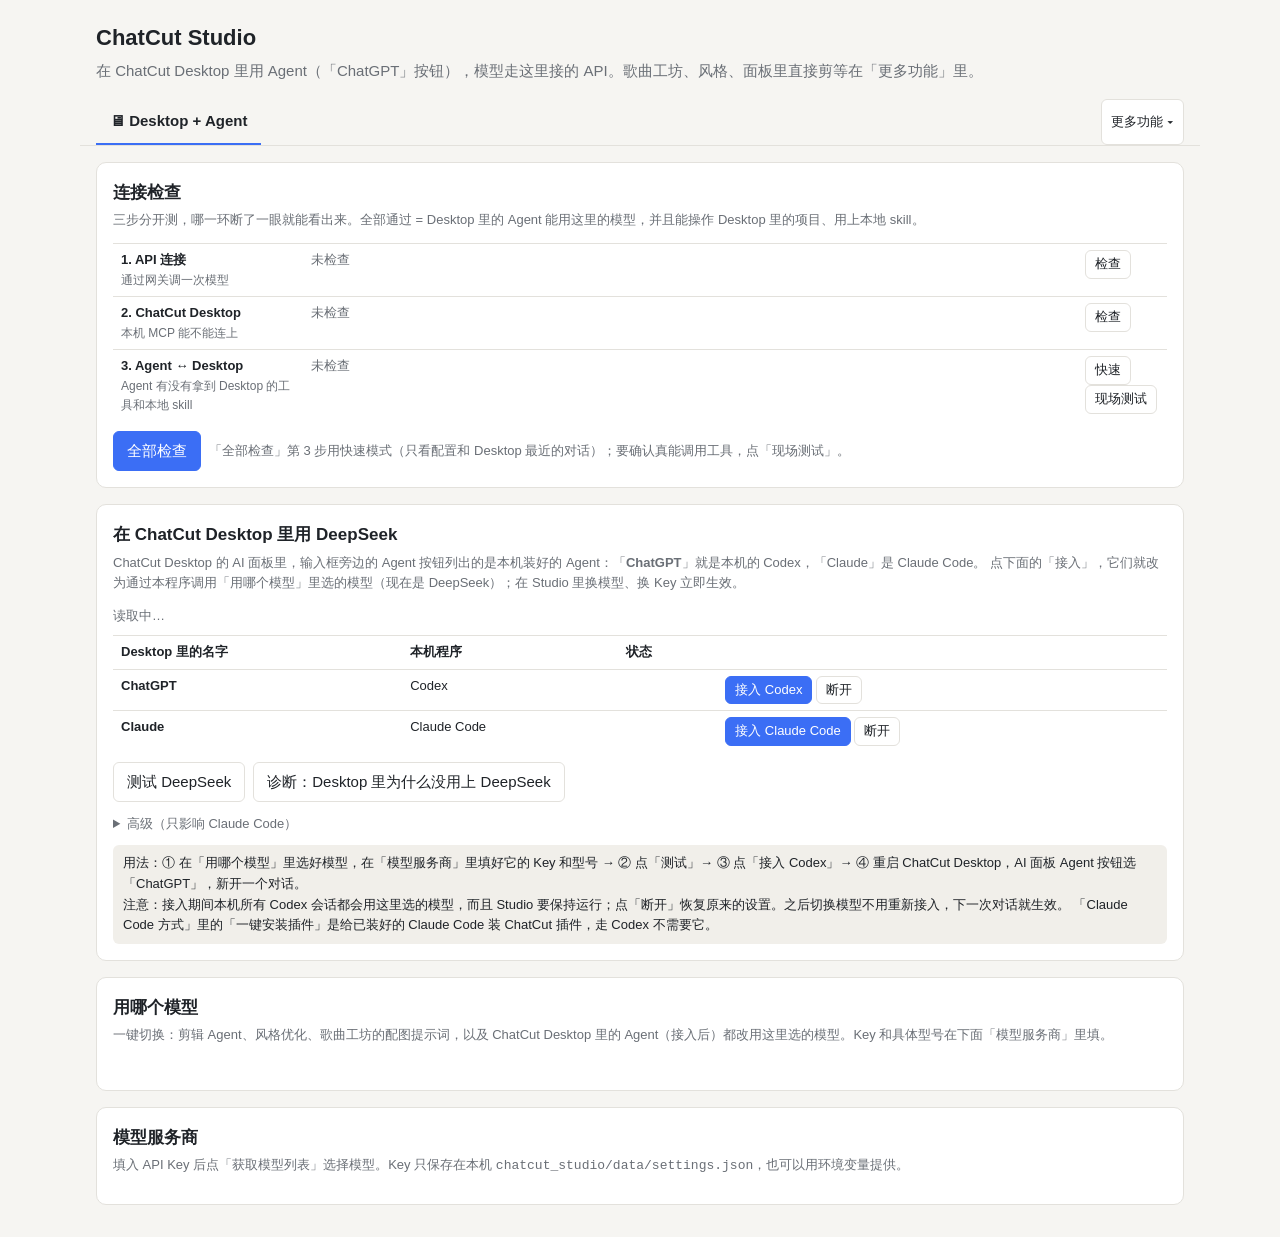
==== commit 99f518ce: "Replace Claude with Qwen Token Plan in the one-click switch; editable default model - New qwen_tp pr" ====
--- a/chatcut_studio/static/index.html
+++ b/chatcut_studio/static/index.html
@@ -152,6 +152,7 @@
     <h2>用哪个模型</h2>
     <p class="sub">一键切换：剪辑 Agent、风格优化、歌曲工坊的配图提示词，以及 ChatCut Desktop 里的 Agent（接入后）都改用这里选的模型。Key 和具体型号在下面「模型服务商」里填。</p>
     <div id="modelSwitch" class="row" style="flex-wrap:wrap;gap:10px"></div>
+    <div id="defaultModel" class="row" style="margin-top:10px;align-items:flex-end;gap:8px"></div>
     <div id="modelMsg" class="muted" style="margin-top:6px"></div>
   </div>
 
@@ -522,8 +523,8 @@
           placeholder="${p.has_key ? esc((p.key_from_env ? "来自环境变量 " + p.key_env + "：" : "已保存：") + p.key_preview) + "（留空不修改）" : (p.key_env ? "或设置环境变量 " + p.key_env : "")}"></label>
         <label>模型<input data-f="model" list="models-${p.id}" value="${esc(p.model)}" placeholder="点右侧获取模型列表"><datalist id="models-${p.id}"></datalist></label>
       </div>
-      ${p.id === "claude" ? `<div class="row" style="margin-top:6px;flex-wrap:wrap">选型号：${CLAUDE_MODELS.map(([m, t]) =>
-        `<button class="btn small ${p.model === m ? "primary" : ""}" onclick="pickModel('claude', '${m}')">${t}</button>`).join("")}</div>` : ""}
+      ${MODEL_CHIPS[p.id] ? `<div class="row" style="margin-top:6px;flex-wrap:wrap">选型号：${MODEL_CHIPS[p.id].map(([m, t]) =>
+        `<button class="btn small ${p.model === m ? "primary" : ""}" onclick="pickModel('${p.id}', '${m}')">${t}</button>`).join("")}</div>` : ""}
       <div class="row" style="margin-top:8px">
         <button class="btn small primary" onclick="saveProvider('${p.id}')">保存</button>
         <button class="btn small" onclick="fetchModels('${p.id}')">获取模型列表</button>
@@ -549,14 +550,34 @@
 function renderModelSwitch() {
   const uses = {agent: S.agent_provider, style: S.style_provider, desktop: (S.gateway || {}).provider};
   const same = uses.agent === uses.style && uses.style === uses.desktop;
-  $("#modelSwitch").innerHTML = ["deepseek", "claude"].map((id) => {
+  $("#modelSwitch").innerHTML = SWITCH_PROVIDERS.map((id) => {
     const p = S.providers.find((x) => x.id === id); if (!p) return "";
     const on = same && uses.agent === id, ok = p.has_key && p.model;
     return `<button class="btn ${on ? "primary" : ""}" style="min-width:240px;text-align:left;padding:10px 14px" onclick="useProvider('${id}')">
       <div style="font-weight:600">${on ? "● " : "○ "}${esc(p.label.split("（")[0])}</div>
       <div style="font-size:12px;opacity:.85">${ok ? esc(p.model) : (p.has_key ? "还没选型号" : "还没填 Key")}</div></button>`;
   }).join("");
+  // 默认模型：当前选中的服务商用哪个型号（剪辑 Agent、风格优化、Desktop 里的 Agent 都用它）
+  const cur = S.providers.find((x) => x.id === uses.desktop);
+  $("#defaultModel").innerHTML = cur ? `<label style="flex:1;min-width:260px">${esc(providerName(cur.id))} 的默认模型
+      <input id="defModel" list="defModels" value="${esc(cur.model || "")}" placeholder="填型号，或点右边「获取列表」">
+      <datalist id="defModels">${(MODEL_CHIPS[cur.id] || []).map(([m]) => `<option value="${esc(m)}">`).join("")}</datalist></label>
+    <button class="btn small" onclick="defModelList('${cur.id}')">获取列表</button>
+    <button class="btn small primary" onclick="saveDefaultModel('${cur.id}')">保存</button>` : "";
   $("#modelMsg").textContent = same ? "" : `现在是分开设置的：剪辑 Agent 用 ${providerName(uses.agent)}，风格优化用 ${providerName(uses.style)}，Desktop 用 ${providerName(uses.desktop)}。点上面任意一个统一切换。`;
+}
+const SWITCH_PROVIDERS = ["deepseek", "qwen_tp"];      // 一键切换里的两个（Claude 等其他服务商在下面「模型服务商」里，也能在那里选）
+async function defModelList(id) {
+  try { const {models} = await api(`/api/providers/${id}/models`, {method: "POST"});
+        $("#defModels").innerHTML = models.map((m) => `<option value="${esc(m)}">`).join(""); $("#modelMsg").textContent = `${models.length} 个型号，点输入框选择`; }
+  catch (e) { $("#modelMsg").textContent = e.message; }
+}
+async function saveDefaultModel(id) {
+  const m = $("#defModel").value.trim(); if (!m) return;
+  try {   // 网关里单独指定的型号会盖过这里，一并清空，避免「改了默认模型却没生效」
+    S = await put("/api/settings", {providers: [{id, model: m}], gateway: {model: ""}});
+    await loadSettings(); $("#modelMsg").textContent = `${providerName(id)} 的默认模型已改为 ${m}，Desktop 里新开对话生效。`;
+  } catch (e) { $("#modelMsg").textContent = e.message; }
 }
 async function useProvider(id) {
   try {
@@ -711,6 +732,8 @@
 // Claude 常用型号（价格：每百万 token 输入 / 输出，美元；Haiku 为提示词 10 万 token 以内的价格）
 const CLAUDE_MODELS = [["claude-opus-5-5", "Opus 5.5 · 效果最好 · $4 / $20"], ["claude-sonnet-5-5", "Sonnet 5.5 · 更快 · $2 / $10"],
                        ["claude-haiku-5-5", "Haiku 5.5 · 最便宜 · $0.10 / $0.50"]];
+const QWEN_TP_MODELS = [["qwen4-max-preview", "Qwen4-Max 预览版"]];
+const MODEL_CHIPS = {claude: CLAUDE_MODELS, qwen_tp: QWEN_TP_MODELS};
 function pickModel(id, model) { provBox(id).querySelector("[data-f=model]").value = model; saveProvider(id); }
 const clearKey = (id) => confirm("清除这个服务商的 API Key？") && saveProvider(id, {api_key: "-"});
 async function fetchModels(id) {
